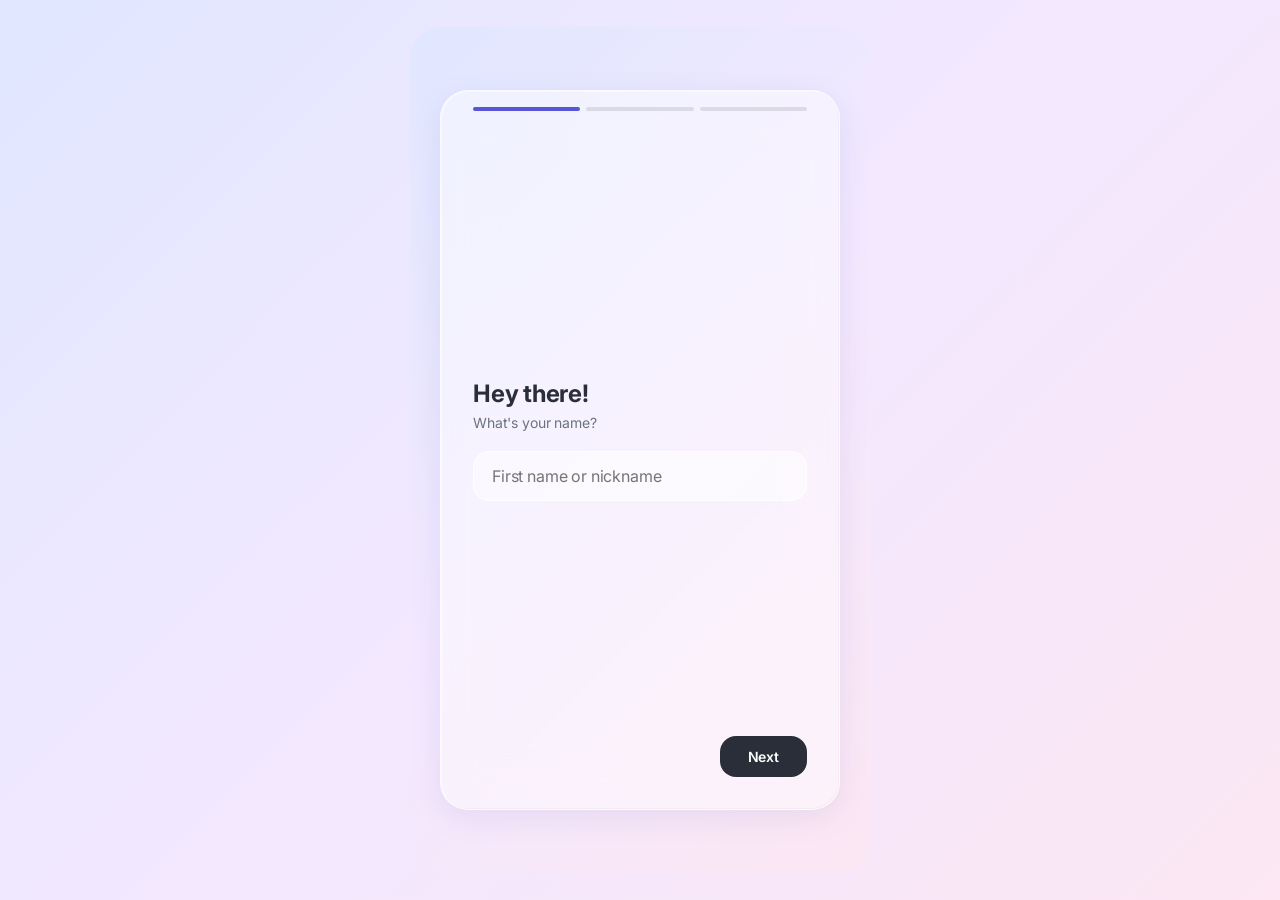
==== index.html @ 278cae36 "Add files via upload" ====
<!DOCTYPE html>
<html lang="en">
<head>
    <meta charset="UTF-8">
    <meta name="viewport" content="width=device-width, initial-scale=1.0, maximum-scale=1.0, user-scalable=no">
    <link rel="stylesheet" href="https://fonts.googleapis.com/css2?family=Material+Symbols+Rounded:opsz,wght,FILL,GRAD@24,400,0,0" />
    <link rel="preconnect" href="https://fonts.googleapis.com">
    <link rel="preconnect" href="https://fonts.gstatic.com" crossorigin>
    <link href="https://fonts.googleapis.com/css2?family=Inter:wght@400;500;600&family=Outfit:wght@500;600;700&display=swap" rel="stylesheet">
    <link rel="stylesheet" href="styles.css">
    <title>סלח</title>
</head>
<body>

<div class="app-shell">

    <div class="onboarding-overlay" id="onboardingWizard">
        <div class="onboarding-card">
            <div class="onboarding-card-header">
                <div class="ob-step-dot active"></div>
                <div class="ob-step-dot"></div>
                <div class="ob-step-dot"></div>
            </div>
            <div id="onboardingScreenBody"></div>
            <div class="ob-card">
                <button id="obBackBtn">Back</button>
                <button id="obNextBtn">Next</button>
            </div>
        </div>
    </div>
    
    <div class="floating-header">
        <div class="header-side-action">
            <button class="back-btn" id="backBtn" style="display: none;" aria-label="Back">
                <span class="material-symbols-rounded">arrow_back_ios_new</span>
            </button>
        </div>
        <h1 id="mainAppHeaderTitle">Selah</h1>
        <div class="header-side-action">
            <button class="delete-btn" id="deleteBtn" style="display: none;" aria-label="Delete">
                <span class="material-symbols-rounded">delete</span>
            </button>
        </div>
    </div>
    
    <div class="view-portal">
        
        <div class="view-home active" id="viewHome">
            <div class="gateway-screen" id="gatewayScreen">
                <h2 class="gateway-title">How do you want to process?</h2>
                <div class="gateway-options">
                    <button class="mode-card-option" id="chooseChatBtn">
                        <span class="material-symbols-rounded">3p</span>
                        <div>
                            <h4>Talk It Out</h4>
                            <p>Talk to a friend and process together.</p>
                        </div>
                    </button>
                    <button class="mode-card-option" id="chooseSoloBtn">
                        <span class="material-symbols-rounded">edit_document</span>
                        <div>
                            <h4>Just Write</h4>
                            <p>A quiet, private space to just write.</p>
                        </div>
                    </button>
                </div>
            </div>

            <div class="timeline-feed" id="timelineFeed" style="display: none;"></div>
        </div>

        <div class="view-chat" id="viewChat">
            <div class="message-area" id="messageArea"></div>
            <textarea id="soloJournalBox" placeholder="Dump your thoughts here..."></textarea>
            
            <div class="floating-bottom-wrapper">
                <div id="bannerContainer"></div>
                <div class="input-area" id="inputAreaPanel">
                    <input type="text" id="userInput" placeholder="Dump your thoughts..." autocomplete="off">
                    <button id="sendBtn" aria-label="Send">
                        <span class="material-symbols-rounded">arrow_upward_alt</span>
                    </button>
                </div>
            </div>
        </div>

    </div>

    <button class="fab" id="fabBtn" aria-label="Toggle View">
        <span class="material-symbols-rounded">auto_stories</span>
    </button>

</div>

<script src="script.js"></script>
</body>
</html>
---- styles.css ----
:root {
    /* Keeping your exact original color values */
    --bg-gradient: linear-gradient(135deg, #e0e7ff 0%, #f3e8ff 50%, #fce7f3 100%);
    --glass-bg: rgba(255, 255, 255, 0.45);
    --glass-border: rgba(255, 255, 255, 0.6);
    --glass-shine: inset 1px 1px 0px rgba(255, 255, 255, 0.5), inset -1px -1px 0px rgba(0, 0, 0, 0.03);
    --glass-shadow: 0 8px 32px 0 rgba(31, 38, 135, 0.08);
    
    --text-dark: #2A2E39;
    --text-muted: #6C727F;
    --accent-blue: #6C727F;
    --accent-purple: #5856d6;
    
    --friend-bubble: rgba(255, 255, 255, 0.8);
    --user-bubble: #6c727f;
}

* {
    box-sizing: border-box;
    margin: 0;
    padding: 0;
    font-family: -apple-system, BlinkMacSystemFont, "SF Pro Text", "SF Pro Display", sans-serif;
    -webkit-tap-highlight-color: transparent;
}

* {
    font-family: 'Inter', sans-serif;
    letter-spacing: -0.01em;
}
.card-title, .gateway-title, #mainAppHeaderTitle, h4 {
    font-family: 'Outfit', sans-serif;
    font-weight: 600;
    letter-spacing: -0.02em;
    user-select: none;
}

body {
    background: var(--bg-gradient);
    background-attachment: fixed;
    color: var(--text-dark);
    display: flex;
    justify-content: center;
    align-items: center;
    height: 100vh;
    overflow: hidden;
}

.app-shell {
    width: 100%;
    max-width: 460px;
    height: 94vh;
    margin: auto;
    position: relative;
    display: flex;
    flex-direction: column;
    overflow: hidden;
    border-radius: 32px;
    background: transparent;
}

/* 1. FIXED HEIGHT HUB NAVIGATION HEADER (Z-INDEX: 100) */
.floating-header {
    display: flex;
    justify-content: space-between;
    align-items: center;
    position: absolute;
    top: 16px;
    left: 16px;
    right: 16px;
    height: 54px;
    z-index: 100;
}

.header-side-action {
    width: 44px;
    height: 44px;
    display: flex;
    align-items: center;
    justify-content: center;
}

.floating-header h1 {
    font-size: 16px;
    font-weight: 700;
    letter-spacing: -0.3px;
    /* background: var(--glass-bg);
    backdrop-filter: blur(20px);
    -webkit-backdrop-filter: blur(20px);
    border: 1px solid var(--glass-border);
    box-shadow: var(--glass-shine), var(--glass-shadow); */
    border-radius: 20px;
    padding: 12px 20px;
    margin: 0;
    text-align: center;
    max-width: 65%;
    white-space: nowrap;
    overflow: hidden;
    text-overflow: ellipsis;
    flex: 1;
}

.back-btn, .delete-btn {
    color: var(--text-dark);
    cursor: pointer;
    background: var(--glass-bg);
    backdrop-filter: blur(20px);
    -webkit-backdrop-filter: blur(20px);
    border: 1px solid var(--glass-border);
    box-shadow: var(--glass-shine), var(--glass-shadow);
    border-radius: 50%;
    width: 44px;
    height: 44px;
    display: flex;
    justify-content: center;
    align-items: center;
    transition: transform 0.2s cubic-bezier(0.16, 1, 0.3, 1);
}
.back-btn span { font-size: 16px; margin-left: 4px; }
.delete-btn span { font-size: 18px; }
.back-btn:active, .delete-btn:active { transform: scale(0.9); }

/* 2. THE MAIN VIEWPORT FRAME LAYER MANAGER */
.view-portal {
    flex: 1;
    width: 100%;
    height: 100%;
    position: relative;
    overflow: hidden;
}

/* ISOLATING HOME SCREEN FROM CHAT LAYOUT CLASHES */
.view-home, .view-chat {
    position: absolute;
    top: 0;
    left: 0;
    width: 100%;
    height: 100%;
    display: flex;
    flex-direction: column;
    opacity: 0;
    pointer-events: none;
    visibility: hidden;
    transition: opacity 0.35s cubic-bezier(0.16, 1, 0.3, 1), visibility 0.35s;
}

/* Explicit layout assignment rules toggle state mechanics */
.view-home.active,
.view-chat.active {
    opacity: 1;
    pointer-events: auto;
    visibility: visible;
    animation: viewFadeIn 0.25s cubic-bezier(0.16, 1, 0.3, 1) forwards;
}

@keyframes viewFadeIn {
    from { opacity: 0; transform: scale(0.98); }
    to { opacity: 1; transform: scale(1);}
}

/* SCROLL TRACK BOUNDS FOR DASHBOARD CONTENT */
.view-home {
    padding: 86px 16px 32px 16px;
    overflow-y: auto;
}

/* LANDING GATE CHOICES STYLING */
.gateway-screen {
    display: flex;
    flex-direction: column;
    align-items: center;
    justify-content: center;
    flex: 1;
    width: 100%;
    margin: auto 0;
    animation: fadeIn 0.4s ease-out;
}

.gateway-title {
    font-size: 22px;
    font-weight: 700;
    color: var(--text-dark);
    letter-spacing: -0.5px;
    margin-bottom: 28px;
    text-align: center;
}

.gateway-options {
    display: flex;
    flex-direction: column;
    gap: 14px;
    width: 100%;
    max-width: 340px;
}

.mode-card-option {
    background: var(--glass-bg);
    backdrop-filter: blur(16px);
    -webkit-backdrop-filter: blur(16px);
    border: 1px solid var(--glass-border);
    box-shadow: var(--glass-shine), var(--glass-shadow);
    border-radius: 24px;
    padding: 18px;
    display: flex;
    align-items: center;
    gap: 14px;
    text-align: left;
    cursor: pointer;
    transition: transform 0.3s cubic-bezier(0.16, 1, 0.3, 1), background-color 0.2s;
}
.mode-card-option:hover { transform: translateY(-2px); background: rgba(255, 255, 255, 0.55); }
.mode-card-option:active { transform: scale(0.98); }

.mode-card-option span {
    font-size: 28px;
    color: var(--accent-purple);
    background: rgba(88, 86, 214, 0.1);
    padding: 10px;
    border-radius: 14px;
}
.mode-card-option h4 { font-size: 16px; font-weight: 600; color: var(--text-dark); }
.mode-card-option p { font-size: 13px; color: var(--text-muted); margin-top: 2px; line-height: 1.3; }

/* BENTO TIMELINE GRID STRUCTURES */
.timeline-feed {
    display: grid;
    grid-template-columns: repeat(2, 1fr);
    gap: 12px;
    padding-bottom: 100px;
    width: 100%;
}

.journal-card {
    background: var(--glass-bg);
    backdrop-filter: blur(16px);
    -webkit-backdrop-filter: blur(16px);
    border: 1px solid var(--glass-border);
    box-shadow: var(--glass-shine), var(--glass-shadow);
    border-radius: 22px;
    padding: 14px;
    cursor: pointer;
    user-select: none;
    display: flex;
    flex-direction: column;
    justify-content: space-between;
    min-height: 130px;
    grid-column: span 1;
    transition: transform 0.4s cubic-bezier(0.16, 1, 0.3, 1), box-shadow 0.3s, background-color 0.3s;
}
.journal-card.hero-card { grid-column: span 2; min-height: 165px; padding: 18px; }
.journal-card:hover { transform: translateY(-2px); }
.journal-card:active { transform: scale(0.98); background: rgba(255, 255, 255, 0.5); }

/* Base state for cards inside the feed when it becomes active */
.timeline-feed .journal-card {
    opacity: 0;
    transform: translateY(16px) scale(0.98);
    animation: bentoEntrance 0.6s cubic-bezier(0.25, 1, 0.2, 1) forwards;
}

/* Sequential stagger delays for up to 6 bento cards */
.timeline-feed .journal-card:nth-child(1) { animation-delay: 0.04s; }
.timeline-feed .journal-card:nth-child(2) { animation-delay: 0.10s; }
.timeline-feed .journal-card:nth-child(3) { animation-delay: 0.16s; }
.timeline-feed .journal-card:nth-child(4) { animation-delay: 0.22s; }
.timeline-feed .journal-card:nth-child(5) { animation-delay: 0.28s; }
.timeline-feed .journal-card:nth-child(6) { animation-delay: 0.34s; }
.timeline-feed .journal-card:nth-child(7) { animation-delay: 0.40s; }
.timeline-feed .journal-card:nth-child(8) { animation-delay: 0.46s; }

@keyframes bentoEntrance {
    to {
        opacity: 1;
        transform: translateY(0) scale(1);
    }
}

.card-meta { display: flex; justify-content: space-between; align-items: center; margin-bottom: 8px; width: 100%; }
.card-date { font-size: 10px; font-weight: 600; text-transform: uppercase; color: var(--text-muted); letter-spacing: 0.3px; }
.card-badge { background: rgba(88, 86, 214, 0.1); color: var(--accent-purple); padding: 4px 8px; border-radius: 12px; display: flex; align-items: center; }
.card-badge.badge-chat { background: rgba(0, 122, 255, 0.1); color: var(--accent-blue); }
.card-badge span { font-size: 14px; }
.card-title { font-weight: 600; color: var(--text-dark); line-height: 1.3; }
.card-preview { font-size: 13px; color: var(--text-muted); line-height: 1.4; display: -webkit-box; -webkit-box-orient: vertical; overflow: hidden; }

/* 3. SCROLL SPACING SAFE-ZONES INSIDE ACTIVE EDIT VIEWS */
.message-area {
    flex: 1;
    width: 100%;
    padding: 86px 16px 145px 16px; /* Dynamic padding completely isolates top and bottom overlays */
    overflow-y: auto;
    display: flex;
    flex-direction: column;
    gap: 12px;
}

#soloJournalBox {
    flex: 1;
    width: calc(100% - 32px);
    margin: 86px 16px 145px 16px; /* Strictly keeps composition window within safe typing parameters */
    padding: 10px 0;
    font-size: 16px;
    line-height: 1.6;
    border: none;
    resize: none;
    outline: none;
    background: transparent;
    color: var(--text-dark);
    overflow-y: auto;
}

/* 4. LOWER CONTROL INTERFACE MODULE OVERLAY (Z-INDEX: 80) */
.floating-bottom-wrapper {
    position: absolute;
    bottom: 0;
    left: 0;
    right: 0;
    padding: 16px 16px 24px 16px;
    z-index: 80;
    display: flex;
    flex-direction: column;
    gap: 10px;
    pointer-events: none; /* Let empty transparent tracking space click through safely */
}
.floating-bottom-wrapper * { pointer-events: auto; } /* Reactivate clicks on internal input boxes */

.input-area {
    background: var(--glass-bg);
    backdrop-filter: blur(20px);
    -webkit-backdrop-filter: blur(20px);
    border: 1px solid var(--glass-border);
    box-shadow: var(--glass-shine), var(--glass-shadow);
    border-radius: 24px;
    padding: 6px 6px 6px 16px;
    display: flex;
    gap: 8px;
    align-items: center;
    width: 100%;
}
.input-area input { flex: 1; background: transparent; border: none; padding: 8px 0; font-size: 15px; outline: none; color: var(--text-dark); }
.input-area button { background: var(--text-dark); color: white; border: none; width: 36px; height: 36px; border-radius: 50%; cursor: pointer; display: flex; justify-content: center; align-items: center; transition: transform 0.2s; }
.input-area button span { font-size: 18px; }
.input-area button:active { transform: scale(0.9); }

/* SYSTEM FAB VIEW TOGGLE SWITCH (Z-INDEX: 90) */
.fab {
    position: absolute;
    bottom: 24px;
    right: 24px;
    width: 56px;
    height: 56px;
    background: var(--text-dark);
    color: white;
    border: none;
    border-radius: 50%;
    display: flex;
    justify-content: center;
    align-items: center;
    cursor: pointer;
    z-index: 90;
    box-shadow: 0 8px 24px rgba(0,0,0,0.15);
    transition: transform 0.3s cubic-bezier(0.175, 0.885, 0.32, 1.275);
}
.fab span { font-size: 24px; }
.fab:active { transform: scale(0.9); }

/* CHAT TALK TEXT BUBBLES */
.bubble { max-width: 78%; padding: 12px 16px; font-size: 15px; line-height: 1.45; word-wrap: break-word; box-shadow: var(--glass-shadow); animation: sendBubble 0.28s cubic-bezier(0.25, 1, 0.5, 1) forwards; }
.bubble.friend { background: var(--friend-bubble); backdrop-filter: blur(8px); -webkit-backdrop-filter: blur(8px); color: var(--text-dark); align-self: flex-start; border-radius: 20px 20px 20px 6px; border: 1px solid var(--glass-border); transform-origin: bottom left; }
.bubble.user { background: var(--user-bubble); color: white; align-self: flex-end; border-radius: 20px 20px 6px 20px; border: 1px solid rgba(255, 255, 255, 0.15); transform-origin: bottom right; }

/* THE RECENT UPGRADE BANNER COMPONENT FLOATS */
.upgrade-banner { background: rgba(255, 255, 255, 0.75); backdrop-filter: blur(20px); -webkit-backdrop-filter: blur(20px); border: 1px solid var(--glass-border); box-shadow: var(--glass-shadow); padding: 12px 16px; border-radius: 20px; display: flex; justify-content: space-between; align-items: center; }
.upgrade-text h5 { font-size: 13px; font-weight: 600; color: var(--text-dark); }
.upgrade-text p { font-size: 11px; color: var(--text-muted); margin-top: 1px; }
.upgrade-action-btn { background: var(--text-dark); color: white; border: none; padding: 6px 12px; border-radius: 12px; font-size: 11px; font-weight: 600; cursor: pointer; }
.banner-close-btn { background: transparent; border: none; color: var(--text-muted); cursor: pointer; padding: 4px; display: flex; align-items: center; }
.banner-close-btn span { font-size: 14px; }
.summon-banner-btn { align-self: center; background: var(--glass-bg); backdrop-filter: blur(12px); -webkit-backdrop-filter: blur(12px); border: 1px solid var(--glass-border); box-shadow: var(--glass-shine), var(--glass-shadow); color: var(--text-dark); font-size: 11px; font-weight: 600; padding: 6px 14px; border-radius: 14px; cursor: pointer; margin: 0 auto; }

/* REUSABLE UTILITIES */
.typing-indicator { display: flex; gap: 4px; padding: 12px 16px; background: var(--friend-bubble); border-radius: 20px 20px 20px 6px; align-self: flex-start; border: 1px solid var(--glass-border); }
.dot { width: 6px; height: 6px; background: #a1a1aa; border-radius: 50%; animation: pulse 1.4s infinite ease-in-out both; }
.empty-state { grid-column: span 2; color: var(--text-muted); text-align: center; margin: auto; padding: 40px 20px; font-size: 14px; line-height: 1.5; }

/* THE FLUID MORPH TRANSLATOR ELEMENT */
.morphing-element {
    position: fixed !important;
    z-index: 9999 !important;
    pointer-events: none;
    box-sizing: border-box;
    
    /* Hardware acceleration optimization */
    transform: translate3d(0,0,0);
    backface-visibility: hidden;
    will-change: top, left, width, height, border-radius, background-color, backdrop-filter;
    
    /* Custom Apple Spring Curve: Ultra-fast start, deep luxury deceleration glide */
    transition: 
        top 0.55s cubic-bezier(0.25, 1, 0.2, 1),
        left 0.55s cubic-bezier(0.25, 1, 0.2, 1),
        width 0.55s cubic-bezier(0.25, 1, 0.2, 1),
        height 0.55s cubic-bezier(0.25, 1, 0.2, 1),
        border-radius 0.55s cubic-bezier(0.25, 1, 0.2, 1),
        background-color 0.55s cubic-bezier(0.25, 1, 0.2, 1),
        backdrop-filter 0.55s cubic-bezier(0.25, 1, 0.2, 1),
        opacity 4s ease-in-out;
}

/* ONBOARDING FLOW CAPTURE WRAPPERS */
.onboarding-overlay { position: absolute; top: 0; left: 0; width: 100%; height: 100%; background: var(--bg-gradient); z-index: 500; display: flex; align-items: center; justify-content: center; }
.onboarding-card { background: var(--glass-bg); backdrop-filter: blur(24px); -webkit-backdrop-filter: blur(24px); border: 1px solid var(--glass-border); box-shadow: var(--glass-shine), var(--glass-shadow); border-radius: 28px; padding: 32px; width: 100%; max-width: 400px; margin: 16px; height: 80vh; display: flex; flex-direction: column; justify-content: space-between; position: relative; }
.onboarding-card-header { display: flex; gap: 6px; width: 100%; position: absolute; top: 16px; left: 0; padding: 0 32px; box-sizing: border-box; }
.ob-step-dot { flex: 1; height: 4px; background: rgba(0,0,0,0.1); border-radius: 2px; transition: background 0.3s; }
.ob-step-dot.active { background: var(--accent-purple); }
#onboardingScreenBody { margin-top: 20px; flex: 1; display: flex; flex-direction: column; justify-content: center; overflow-y: hidden; }
.ob-card { display: flex; justify-content: space-between; align-items: center; width: 100%; }
#obBackBtn { background: transparent; border: none; color: var(--text-muted); font-size: 14px; font-weight: 600; cursor: pointer; visibility: hidden; }
#obNextBtn { background: var(--text-dark); color: white; border: none; padding: 12px 28px; border-radius: 16px; font-size: 14px; font-weight: 600; cursor: pointer; }

@keyframes sendBubble { 0% { opacity: 0; transform: translateY(12px) scale(0.95); } 100% { opacity: 1; transform: translateY(0) scale(1); } }
@keyframes fadeIn { from { opacity: 0; transform: translateY(8px); } to { opacity: 1; transform: translateY(0); } }
@keyframes pulse { 0%, 80%, 100% { transform: scale(0); } 40% { transform: scale(1.0); } }
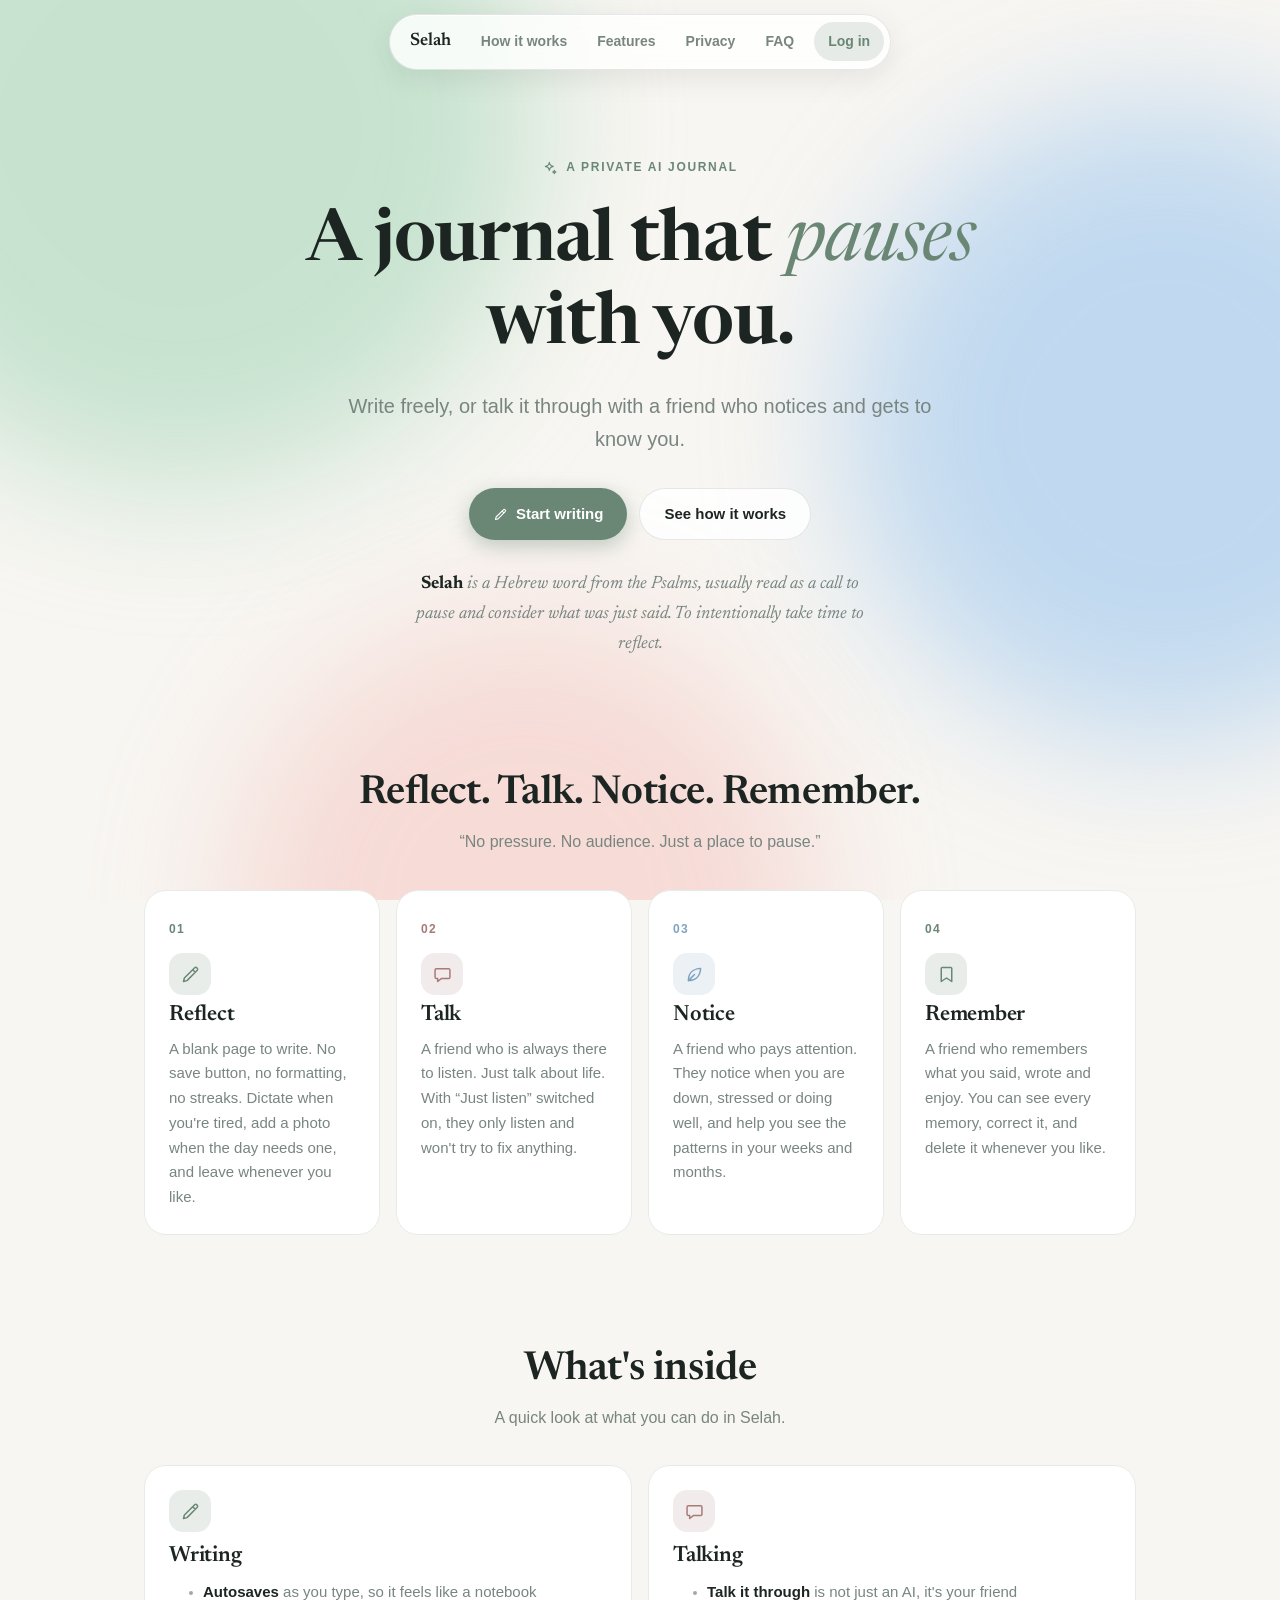
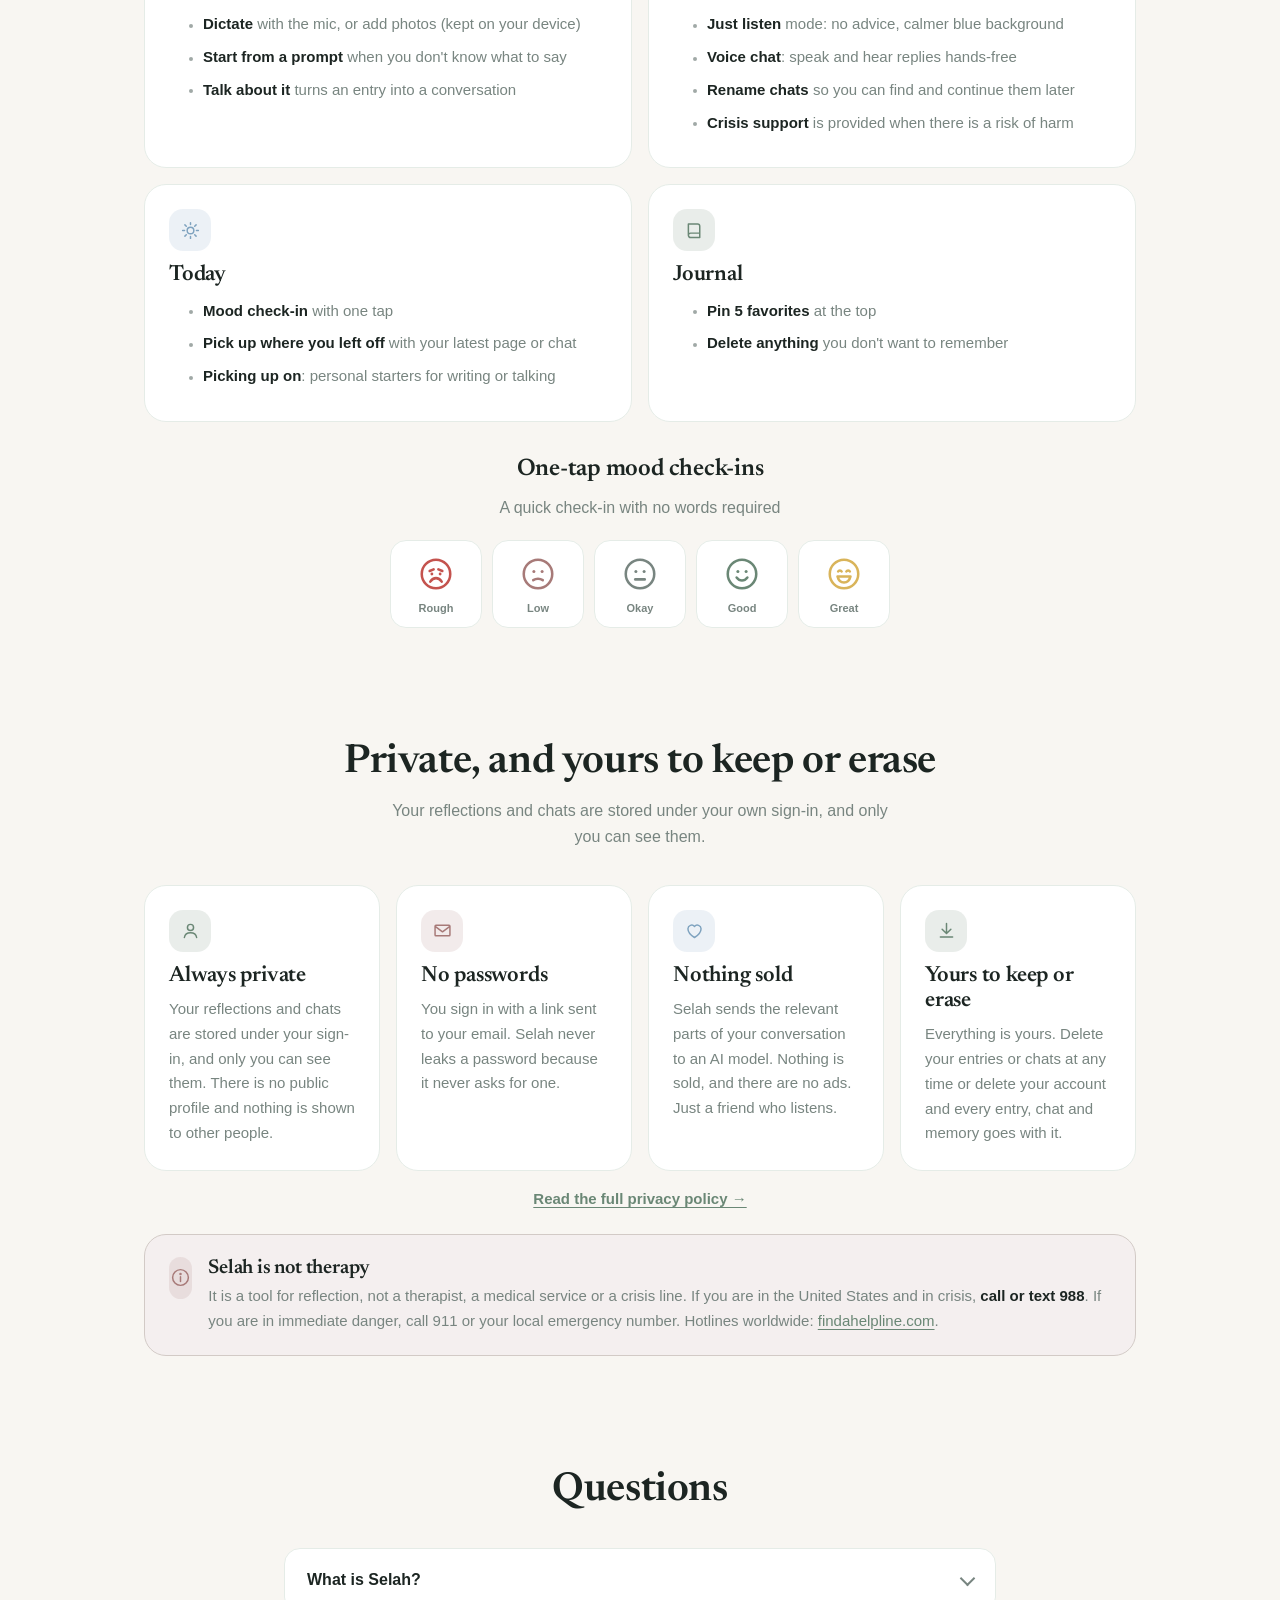
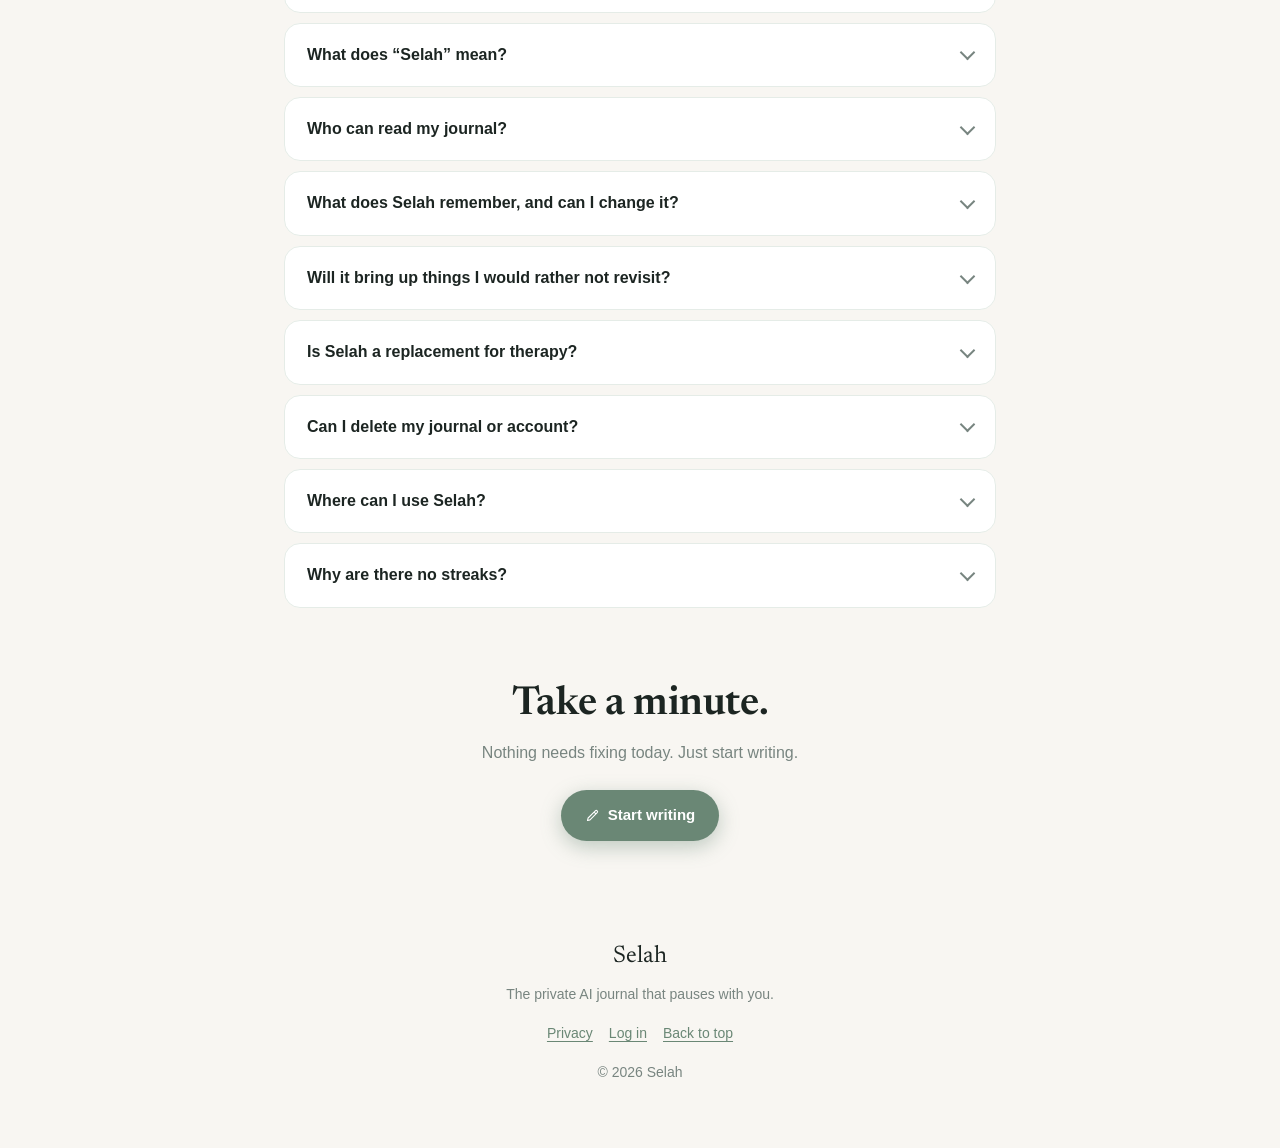
==== commit 19946f88: "Add files via upload" ====
--- a/index.html
+++ b/index.html
@@ -1,97 +1,286 @@
-<!DOCTYPE html>
-<html lang="en">
-<head>
-    <meta charset="UTF-8">
-    <meta name="viewport" content="width=device-width, initial-scale=1.0, maximum-scale=1.0, user-scalable=no">
-    <link rel="stylesheet" href="https://fonts.googleapis.com/css2?family=Material+Symbols+Rounded:opsz,wght,FILL,GRAD@24,400,0,0" />
-    <link rel="preconnect" href="https://fonts.googleapis.com">
-    <link rel="preconnect" href="https://fonts.gstatic.com" crossorigin>
-    <link href="https://fonts.googleapis.com/css2?family=Inter:wght@400;500;600&family=Outfit:wght@500;600;700&display=swap" rel="stylesheet">
-    <link rel="stylesheet" href="styles.css">
-    <title>סלח</title>
-</head>
-<body>
-
-<div class="app-shell">
-
-    <div class="onboarding-overlay" id="onboardingWizard">
-        <div class="onboarding-card">
-            <div class="onboarding-card-header">
-                <div class="ob-step-dot active"></div>
-                <div class="ob-step-dot"></div>
-                <div class="ob-step-dot"></div>
-            </div>
-            <div id="onboardingScreenBody"></div>
-            <div class="ob-card">
-                <button id="obBackBtn">Back</button>
-                <button id="obNextBtn">Next</button>
-            </div>
-        </div>
-    </div>
-    
-    <div class="floating-header">
-        <div class="header-side-action">
-            <button class="back-btn" id="backBtn" style="display: none;" aria-label="Back">
-                <span class="material-symbols-rounded">arrow_back_ios_new</span>
-            </button>
-        </div>
-        <h1 id="mainAppHeaderTitle">Selah</h1>
-        <div class="header-side-action">
-            <button class="delete-btn" id="deleteBtn" style="display: none;" aria-label="Delete">
-                <span class="material-symbols-rounded">delete</span>
-            </button>
-        </div>
-    </div>
-    
-    <div class="view-portal">
-        
-        <div class="view-home active" id="viewHome">
-            <div class="gateway-screen" id="gatewayScreen">
-                <h2 class="gateway-title">How do you want to process?</h2>
-                <div class="gateway-options">
-                    <button class="mode-card-option" id="chooseChatBtn">
-                        <span class="material-symbols-rounded">3p</span>
-                        <div>
-                            <h4>Talk It Out</h4>
-                            <p>Talk to a friend and process together.</p>
-                        </div>
-                    </button>
-                    <button class="mode-card-option" id="chooseSoloBtn">
-                        <span class="material-symbols-rounded">edit_document</span>
-                        <div>
-                            <h4>Just Write</h4>
-                            <p>A quiet, private space to just write.</p>
-                        </div>
-                    </button>
-                </div>
-            </div>
-
-            <div class="timeline-feed" id="timelineFeed" style="display: none;"></div>
-        </div>
-
-        <div class="view-chat" id="viewChat">
-            <div class="message-area" id="messageArea"></div>
-            <textarea id="soloJournalBox" placeholder="Dump your thoughts here..."></textarea>
-            
-            <div class="floating-bottom-wrapper">
-                <div id="bannerContainer"></div>
-                <div class="input-area" id="inputAreaPanel">
-                    <input type="text" id="userInput" placeholder="Dump your thoughts..." autocomplete="off">
-                    <button id="sendBtn" aria-label="Send">
-                        <span class="material-symbols-rounded">arrow_upward_alt</span>
-                    </button>
-                </div>
-            </div>
-        </div>
-
-    </div>
-
-    <button class="fab" id="fabBtn" aria-label="Toggle View">
-        <span class="material-symbols-rounded">auto_stories</span>
-    </button>
-
-</div>
-
-<script src="script.js"></script>
-</body>
-</html>+<!DOCTYPE html>
+<html lang="en">
+<head>
+<meta charset="utf-8">
+<meta name="viewport" content="width=device-width, initial-scale=1">
+<title>Selah | A journal that pauses with you</title>
+<meta name="description" content="Write freely, or talk it through with a friend who notices and gets to know you. Your pages stay yours.">
+<meta name="robots" content="index,follow,max-image-preview:large">
+<meta name="theme-color" content="#F8F6F2" media="(prefers-color-scheme: light)">
+<meta name="theme-color" content="#121614" media="(prefers-color-scheme: dark)">
+<meta property="og:type" content="website"><meta property="og:site_name" content="Selah">
+<meta property="og:title" content="Selah | A journal that pauses with you"><meta property="og:description" content="Write freely, or talk it through with a friend who notices and gets to know you. Your pages stay yours.">
+<meta name="twitter:card" content="summary"><meta name="twitter:title" content="Selah | A journal that pauses with you"><meta name="twitter:description" content="Write freely, or talk it through with a friend who notices and gets to know you. Your pages stay yours.">
+<link rel="icon" href="data:image/svg+xml,%3Csvg xmlns='http://www.w3.org/2000/svg' viewBox='0 0 64 64'%3E%3Crect width='64' height='64' rx='16' fill='%23678069'/%3E%3Cpath d='M44 18C26 19 17 30 17 46c16 0 26-10 27-28zM17 46l14-14' fill='none' stroke='%23D9B45A' stroke-width='3.5' stroke-linecap='round' stroke-linejoin='round'/%3E%3C/svg%3E">
+<link rel="preconnect" href="https://fonts.googleapis.com">
+<link rel="preconnect" href="https://fonts.gstatic.com" crossorigin>
+<link href="https://fonts.googleapis.com/css2?family=Newsreader:ital,wght@0,600;1,400&display=swap" rel="stylesheet">
+<link rel="canonical" href="https://chatselah.netlify.app/">
+<meta property="og:url" content="https://chatselah.netlify.app/">
+<script type="application/ld+json">[{"@context": "https://schema.org", "@type": "WebSite", "name": "Selah", "description": "Write freely, or talk it through with a friend who notices and gets to know you. Your pages stay yours.", "inLanguage": "en"}, {"@context": "https://schema.org", "@type": "SoftwareApplication", "name": "Selah", "alternateName": "סלה", "applicationCategory": "LifestyleApplication", "operatingSystem": "Web, iOS, Android", "description": "Write freely, or talk it through with a friend who notices and gets to know you. Your pages stay yours."}, {"@context": "https://schema.org", "@type": "FAQPage", "mainEntity": [{"@type": "Question", "name": "What is Selah?", "acceptedAnswer": {"@type": "Answer", "text": "Selah is a private journaling app with an AI friend. You can write reflections, talk things through, and over time it learns how you think and speak so it can be a good friend."}}, {"@type": "Question", "name": "What does “Selah” mean?", "acceptedAnswer": {"@type": "Answer", "text": "It is a Hebrew word found in the Psalms and in Habakkuk, usually read as a call to pause and consider what was just said. To intentionally take time to reflect."}}, {"@type": "Question", "name": "Who can read my journal?", "acceptedAnswer": {"@type": "Answer", "text": "Only you. Your reflections and chats are stored under your signed-in account. The full privacy policy explains how your information is handled."}}, {"@type": "Question", "name": "What does Selah remember, and can I change it?", "acceptedAnswer": {"@type": "Answer", "text": "Selah keeps short memories about you and private notes on your personality and writing style. All of it is visible in Settings, where you can correct or delete it. Deleted memories are not learned again."}}, {"@type": "Question", "name": "Will it bring up things I would rather not revisit?", "acceptedAnswer": {"@type": "Answer", "text": "Not on its own. Prompts, “pick up where you left off” and Feed cards are filtered so heavy topics like grief, illness or crisis are not resurfaced unprompted. In a chat, you decide what to talk about."}}, {"@type": "Question", "name": "Is Selah a replacement for therapy?", "acceptedAnswer": {"@type": "Answer", "text": "No. Selah is a tool for reflection, not a therapist, a medical service or a crisis line. If you are in the United States and in crisis, call or text 988. If you are in immediate danger, call 911 or your local emergency number."}}, {"@type": "Question", "name": "Can I delete my journal or account?", "acceptedAnswer": {"@type": "Answer", "text": "Yes. In Settings you can see and delete anything Selah remembers about you, export everything you have written, or delete your account, which erases your entries, chats and all profile-related data."}}, {"@type": "Question", "name": "Where can I use Selah?", "acceptedAnswer": {"@type": "Answer", "text": "Selah works in your web browser. Soon it will be available as a mobile app for iPhone and Android, with your reflections and chats in sync across all devices."}}, {"@type": "Question", "name": "Why are there no streaks?", "acceptedAnswer": {"@type": "Answer", "text": "By design. Selah is meant to be a place to pause, not another thing to keep up with."}}]}]</script>
+<style>
+/* Tokens mirror theme.js (LIGHT / DARK) so this page looks like the app. */
+:root{
+  --bg:#F8F6F2; --surface:#FFFFFF; --text:#1C2522; --muted:#788580;
+  --sage:#6A8775; --rose:#A77A78; --sky:#7FA3BF; --border:#E5ECE7; --danger:#C4534E;
+  --glass:rgba(255,255,255,.82); --glass-border:rgba(28,37,34,.10); --glass-hi:rgba(255,255,255,.9);
+  --wash-sage:#9FD3B4; --wash-sky:#9CC6EE; --wash-rose:#F4B6B1;
+  --a-sage:.55; --a-sky:.6; --a-rose:.42;
+  --r-sm:10px; --r-md:16px; --r-lg:22px;
+  --serif:'Newsreader',"Iowan Old Style","Palatino Linotype",Palatino,Georgia,serif;
+  --sans:-apple-system,BlinkMacSystemFont,"Segoe UI",Roboto,Helvetica,Arial,sans-serif;
+  color-scheme:light dark;
+}
+@media (prefers-color-scheme:dark){
+  :root{
+    --bg:#121614; --surface:#1D2421; --text:#EEF2EF; --muted:#95A39C;
+    --sage:#7FA28C; --rose:#C58F8C; --sky:#7FA7C9; --border:#2C3532; --danger:#E0726C;
+    --glass:rgba(29,36,33,.84); --glass-border:rgba(255,255,255,.16); --glass-hi:rgba(255,255,255,.35);
+    --wash-sage:#3E8F66; --wash-sky:#3E78B8; --wash-rose:#B8605B;
+    --a-sage:.28; --a-sky:.34; --a-rose:.2;
+  }
+}
+*{box-sizing:border-box}
+html{scroll-behavior:smooth;scroll-padding-top:84px}
+body{margin:0;background:var(--bg);color:var(--text);font:16px/1.65 var(--sans);-webkit-font-smoothing:antialiased;overflow-x:hidden}
+h1,h2,h3{font-family:var(--serif);font-weight:600;line-height:1.15;margin:0;letter-spacing:-.01em}
+p{margin:0}
+a{color:var(--sage);text-underline-offset:3px}
+code{font:.86em ui-monospace,SFMono-Regular,Menlo,Consolas,monospace;background:color-mix(in srgb,var(--sage) 14%,transparent);padding:.12em .4em;border-radius:6px}
+.wrap{max-width:1040px;margin:0 auto;padding:0 24px}
+svg.i{width:1em;height:1em;fill:none;stroke:currentColor;stroke-width:1.7;stroke-linecap:round;stroke-linejoin:round;flex:none}
+
+/* Animated background: three soft washes that drift slowly, like the app. */
+.bg{position:fixed;inset:0;z-index:-1;overflow:hidden;background:var(--bg)}
+.bg i{position:absolute;border-radius:50%;filter:blur(70px);will-change:transform}
+.bg .a{width:56vmax;height:56vmax;left:-14vmax;top:-18vmax;background:var(--wash-sage);opacity:var(--a-sage);animation:d1 38s ease-in-out infinite alternate}
+.bg .b{width:50vmax;height:50vmax;right:-16vmax;top:8vmax;background:var(--wash-sky);opacity:var(--a-sky);animation:d2 44s ease-in-out infinite alternate}
+.bg .c{width:46vmax;height:46vmax;left:18vmax;bottom:-24vmax;background:var(--wash-rose);opacity:var(--a-rose);animation:d3 50s ease-in-out infinite alternate}
+@keyframes d1{to{transform:translate(9vmax,7vmax) rotate(40deg)}}
+@keyframes d2{to{transform:translate(-8vmax,10vmax) rotate(-30deg)}}
+@keyframes d3{to{transform:translate(-10vmax,-6vmax) rotate(25deg)}}
+@media (prefers-reduced-motion:reduce){.bg i{animation:none}html{scroll-behavior:auto}}
+
+/* Floating glass pill nav */
+nav.pill{position:sticky;top:14px;z-index:10;display:flex;justify-content:center;pointer-events:none;margin-top:14px}
+nav.pill .in{pointer-events:auto;display:flex;gap:2px;align-items:center;padding:6px;border-radius:999px;background:var(--glass);border:1px solid var(--glass-border);box-shadow:inset 0 1px 0 var(--glass-hi),0 8px 30px rgba(0,0,0,.08);backdrop-filter:blur(18px) saturate(1.3);-webkit-backdrop-filter:blur(18px) saturate(1.3);max-width:calc(100vw - 20px);overflow-x:auto;scrollbar-width:none}
+nav.pill .in::-webkit-scrollbar{display:none}
+nav.pill a{color:var(--muted);text-decoration:none;font-size:14px;font-weight:600;padding:8px 14px;border-radius:999px;white-space:nowrap;transition:background .2s,color .2s}
+nav.pill a:hover{color:var(--text);background:color-mix(in srgb,var(--sage) 14%,transparent)}
+nav.pill a.logo{font-family:var(--serif);font-size:18px;color:var(--text);padding:6px 14px}
+
+/* Hero */
+.hero{padding:88px 0 56px;text-align:center}
+.eyebrow{display:inline-flex;align-items:center;gap:8px;font-size:12px;font-weight:800;letter-spacing:.14em;text-transform:uppercase;color:var(--sage)}
+.hero h1{font-size:clamp(40px,7vw,72px);margin:18px auto 0;max-width:15ch}
+.hero h1 em{font-style:italic;font-weight:400;color:var(--sage)}
+.hero p.lead{font-size:clamp(17px,2.2vw,20px);color:var(--muted);max-width:56ch;margin:22px auto 0}
+.cta{display:flex;gap:12px;justify-content:center;flex-wrap:wrap;margin-top:32px}
+.btn{display:inline-flex;align-items:center;gap:8px;padding:13px 24px;border-radius:999px;font-weight:700;font-size:15px;text-decoration:none;transition:transform .15s,box-shadow .2s}
+.btn:active{transform:scale(.97)}
+.btn.primary{background:var(--sage);color:#fff;box-shadow:0 6px 20px color-mix(in srgb,var(--sage) 40%,transparent)}
+.btn.primary:hover{box-shadow:0 8px 26px color-mix(in srgb,var(--sage) 55%,transparent)}
+.btn.ghost{background:var(--glass);color:var(--text);border:1px solid var(--glass-border)}
+.meaning{margin:30px auto 0;font-family:var(--serif);font-style:italic;font-size:18px;color:var(--muted);max-width:46ch}
+.meaning b{font-style:normal;color:var(--text)}
+
+section{padding:56px 0}
+.sec-head{text-align:center;margin-bottom:34px}
+.sec-head h2{font-size:clamp(28px,4vw,40px)}
+.sec-head p{color:var(--muted);max-width:58ch;margin:12px auto 0}
+
+/* Cards */
+.grid{display:grid;gap:16px}
+.g4{grid-template-columns:repeat(auto-fit,minmax(220px,1fr))}
+.g3{grid-template-columns:repeat(auto-fit,minmax(290px,1fr))}
+.g2{grid-template-columns:repeat(auto-fit,minmax(360px,1fr))}
+.card{background:var(--surface);border:1px solid var(--border);border-radius:var(--r-lg);padding:24px}
+.card h3{font-size:22px;margin:12px 0 8px}
+.card p,.card li{color:var(--muted);font-size:15px}
+.card ul{margin:10px 0 0;padding-left:18px}
+.card li{margin:5px 0}
+.card li b{color:var(--text);font-weight:600}
+.ico{width:42px;height:42px;border-radius:14px;display:grid;place-items:center;font-size:21px;color:var(--c);background:color-mix(in srgb,var(--c) 15%,transparent)}
+.sage{--c:var(--sage)} .rose{--c:var(--rose)} .sky{--c:var(--sky)}
+.verb .num{font-size:12px;font-weight:800;letter-spacing:.12em;color:var(--c)}
+.verb h3{margin-top:8px}
+
+/* Mood strip */
+.moods{display:flex;gap:10px;justify-content:center;flex-wrap:wrap;margin-top:6px}
+.mood{width:92px;padding:14px 0 10px;text-align:center;background:var(--surface);border:1px solid var(--border);border-radius:var(--r-md)}
+.mood svg{width:38px;height:38px;fill:none;stroke-width:1.6;stroke-linecap:round;stroke-linejoin:round;display:block;margin:0 auto}
+.mood span{display:block;font-size:11px;font-weight:700;color:var(--muted);margin-top:6px}
+
+/* Steps */
+.steps{counter-reset:s;display:grid;gap:14px;grid-template-columns:repeat(auto-fit,minmax(230px,1fr))}
+.step{counter-increment:s;background:var(--surface);border:1px solid var(--border);border-radius:var(--r-lg);padding:22px;position:relative}
+.step::before{content:counter(s,decimal-leading-zero);font-family:var(--serif);font-size:30px;color:var(--sage);display:block;margin-bottom:6px}
+.step h3{font-size:20px;margin-bottom:6px}
+.step p{color:var(--muted);font-size:15px}
+
+/* Table */
+.tablecard{background:var(--surface);border:1px solid var(--border);border-radius:var(--r-lg);overflow:hidden}
+table{width:100%;border-collapse:collapse;font-size:15px}
+th,td{text-align:left;padding:13px 20px;vertical-align:top}
+th{font-size:12px;letter-spacing:.1em;text-transform:uppercase;color:var(--muted);background:color-mix(in srgb,var(--sage) 7%,transparent)}
+tr+tr td{border-top:1px solid var(--border)}
+td:first-child{font-weight:600;width:36%}
+td:last-child{color:var(--muted)}
+
+/* Quote band */
+.quote{font-family:var(--serif);font-style:italic;font-weight:400;font-size:clamp(22px,3vw,30px);line-height:1.4;text-align:center;max-width:30ch;margin:0 auto;color:var(--text)}
+.quote small{display:block;font:600 12px var(--sans);letter-spacing:.12em;text-transform:uppercase;color:var(--muted);margin-top:14px;font-style:normal}
+
+/* FAQ */
+details{background:var(--surface);border:1px solid var(--border);border-radius:var(--r-md);padding:0 22px;margin-bottom:10px}
+summary{cursor:pointer;list-style:none;padding:18px 0;font-weight:700;display:flex;justify-content:space-between;gap:16px;align-items:center}
+summary::-webkit-details-marker{display:none}
+summary::after{content:"";width:9px;height:9px;border-right:2px solid var(--muted);border-bottom:2px solid var(--muted);transform:rotate(45deg);transition:transform .2s;flex:none;margin-top:-4px}
+details[open] summary::after{transform:rotate(-135deg);margin-top:4px}
+details .body{padding:0 0 18px;color:var(--muted);font-size:15px}
+details .body p+p,details .body ul,details .body pre{margin-top:10px}
+details .body ul{padding-left:20px}
+pre{background:color-mix(in srgb,var(--text) 6%,transparent);border-radius:var(--r-sm);padding:14px 16px;overflow-x:auto;font:13px/1.6 ui-monospace,SFMono-Regular,Menlo,Consolas,monospace;color:var(--text)}
+
+.notice{display:flex;gap:16px;align-items:flex-start;background:color-mix(in srgb,var(--rose) 12%,var(--surface));border:1px solid color-mix(in srgb,var(--rose) 30%,var(--border));border-radius:var(--r-lg);padding:22px 24px}
+.notice .ico{--c:var(--rose)}
+.notice h3{font-size:20px;margin-bottom:4px}
+.notice p{color:var(--muted);font-size:15px}
+.notice p b{color:var(--text)}
+
+footer{padding:40px 0 64px;text-align:center;color:var(--muted);font-size:14px}
+footer .logo{font-family:var(--serif);font-size:24px;color:var(--text)}
+footer a{margin:0 8px}
+@media (max-width:560px){
+  .hero{padding:64px 0 36px} section{padding:40px 0} th,td{padding:12px 14px} td:first-child{width:auto}
+  .g2{grid-template-columns:1fr}
+}
+
+.cta .btn{cursor:pointer}
+nav.pill a.login{background:color-mix(in srgb,var(--sage) 16%,transparent);color:var(--sage);margin-left:4px}
+.verb .ico{margin-top:12px}
+.bul{list-style:none;padding:0;margin:8px 0 0}
+.bul li{position:relative;padding-left:16px;margin:8px 0}
+.bul li::before{content:"";position:absolute;left:2px;top:.78em;width:4px;height:4px;border-radius:50%;background:var(--muted);opacity:.7}
+.sub-link{display:block;text-align:center;margin-top:16px;font-weight:700;font-size:15px}
+.center{text-align:center}
+.nf{min-height:100vh;display:grid;place-items:center;padding:24px}
+.nf .card{max-width:460px;width:100%;text-align:center;padding:38px 28px}
+.nf .ico{margin:0 auto;width:52px;height:52px;border-radius:18px;font-size:24px}
+.nf .code{font-size:12px;font-weight:800;letter-spacing:.2em;color:var(--sage);margin-top:18px}
+.nf h1{font-size:32px;margin-top:8px}
+.nf p{color:var(--muted);font-size:15px;margin-top:12px}
+.nf .def{font-family:var(--serif);font-style:italic;margin-top:18px}
+.nf .cta{margin-top:26px}
+</style>
+</head>
+<body>
+<svg width="0" height="0" style="position:absolute" aria-hidden="true">
+  <symbol id="pencil" viewBox="0 0 24 24"><path d="M4 20l1-4L16.5 4.5a2 2 0 0 1 3 3L8 19l-4 1zM14.5 6.5l3 3"/></symbol>
+  <symbol id="chat" viewBox="0 0 24 24"><path d="M5 5.5h14a1.5 1.5 0 0 1 1.5 1.5v8a1.5 1.5 0 0 1-1.5 1.5h-8L6.5 20v-3.5H5A1.5 1.5 0 0 1 3.5 15V7A1.5 1.5 0 0 1 5 5.5z"/></symbol>
+  <symbol id="leaf" viewBox="0 0 24 24"><path d="M19 5C10 5.5 5 11 5 19c8 0 13.5-5 14-14zM5 19l7-7"/></symbol>
+  <symbol id="bookmark" viewBox="0 0 24 24"><path d="M7 4h10a1 1 0 0 1 1 1v15l-6-4-6 4V5a1 1 0 0 1 1-1z"/></symbol>
+  <symbol id="sun" viewBox="0 0 24 24"><circle cx="12" cy="12" r="3.8"/><path d="M12 3v2.2M12 18.8V21M3 12h2.2M18.8 12H21M5.6 5.6l1.6 1.6M16.8 16.8l1.6 1.6M18.4 5.6l-1.6 1.6M7.2 16.8l-1.6 1.6"/></symbol>
+  <symbol id="book" viewBox="0 0 24 24"><path d="M5 4.5h10.5A2.5 2.5 0 0 1 18 7v13H7.5A2.5 2.5 0 0 1 5 17.5v-13zM5 17.5A2.5 2.5 0 0 1 7.5 15H18"/></symbol>
+  <symbol id="mic" viewBox="0 0 24 24"><path d="M12 3.5a3 3 0 0 0-3 3v5.5a3 3 0 0 0 6 0V6.5a3 3 0 0 0-3-3zM6 11.5a6 6 0 0 0 12 0M12 17.5V21"/></symbol>
+  <symbol id="sparkle" viewBox="0 0 24 24"><path d="M11 3.5c.6 4.2 1.8 5.4 6 6-4.2.6-5.4 1.8-6 6-.6-4.2-1.8-5.4-6-6 4.2-.6 5.4-1.8 6-6zM18.5 15.5c.3 1.8.7 2.2 2.5 2.5-1.8.3-2.2.7-2.5 2.5-.3-1.8-.7-2.2-2.5-2.5 1.8-.3 2.2-.7 2.5-2.5z"/></symbol>
+  <symbol id="user" viewBox="0 0 24 24"><circle cx="12" cy="8.5" r="3.5"/><path d="M5 20c.6-3.6 3.5-5.5 7-5.5s6.4 1.9 7 5.5"/></symbol>
+  <symbol id="trend" viewBox="0 0 24 24"><path d="M4 19.5V4.5M4 19.5h16M7.5 15l4-4.5 3 3L19.5 7"/></symbol>
+  <symbol id="download" viewBox="0 0 24 24"><path d="M12 4v11M7 10.5l5 5 5-5M5 19.5h14"/></symbol>
+  <symbol id="heart" viewBox="0 0 24 24"><path d="M12 20s-7.5-4.6-7.5-10A4.3 4.3 0 0 1 12 7.3 4.3 4.3 0 0 1 19.5 10c0 5.4-7.5 10-7.5 10z"/></symbol>
+  <symbol id="info" viewBox="0 0 24 24"><circle cx="12" cy="12" r="9"/><path d="M12 11v5.5"/><circle cx="12" cy="7.9" r=".6" fill="currentColor"/></symbol>
+  <symbol id="volume" viewBox="0 0 24 24"><path d="M4 9.5h3.5L12 6v12l-4.5-3.5H4v-5zM15.5 9a4 4 0 0 1 0 6M18 6.5a7.5 7.5 0 0 1 0 11"/></symbol>
+  <symbol id="calendar" viewBox="0 0 24 24"><path d="M5 6h14a1 1 0 0 1 1 1v12a1 1 0 0 1-1 1H5a1 1 0 0 1-1-1V7a1 1 0 0 1 1-1zM4 10.5h16M8.5 3.5V7M15.5 3.5V7"/></symbol>
+  <symbol id="search" viewBox="0 0 24 24"><circle cx="11" cy="11" r="6.5"/><path d="M16 16l4.5 4.5"/></symbol>
+  <symbol id="mail" viewBox="0 0 24 24"><path d="M4.5 6h15a1 1 0 0 1 1 1v10a1 1 0 0 1-1 1h-15a1 1 0 0 1-1-1V7a1 1 0 0 1 1-1zM4 7.5l8 6 8-6"/></symbol>
+</svg>
+<div class="bg" aria-hidden="true"><i class="a"></i><i class="b"></i><i class="c"></i></div>
+<a class="skip" href="#how" style="position:absolute;left:-999px">Skip to content</a>
+<nav class="pill" aria-label="Page sections"><div class="in">
+  <a class="logo" href="#top">Selah</a><a href="#how">How it works</a><a href="#features">Features</a><a href="#privacy">Privacy</a><a href="#faq">FAQ</a><a class="login" href="https://chatselah.netlify.app/auth/email">Log in</a>
+</div></nav>
+
+<header class="wrap hero" id="top">
+  <span class="eyebrow"><svg class="i" style="font-size:16px"><use href="#sparkle"/></svg> A private AI journal</span>
+  <h1>A journal that <em>pauses</em> with you.</h1>
+  <p class="lead">Write freely, or talk it through with a friend who notices and gets to know you.</p>
+  <div class="cta"><a class="btn primary" href="https://chatselah.netlify.app/auth/email"><svg class="i"><use href="#pencil"/></svg> Start writing</a><a class="btn ghost" href="#how">See how it works</a></div>
+  <p class="meaning"><b>Selah</b> is a Hebrew word from the Psalms, usually read as a call to pause and consider what was just said. To intentionally take time to reflect.</p>
+</header>
+
+<main>
+<section id="how"><div class="wrap">
+  <div class="sec-head"><h2>Reflect. Talk. Notice. Remember.</h2><p>“No pressure. No audience. Just a place to pause.”</p></div>
+  <div class="grid g4">
+    <div class="card verb sage"><span class="num">01</span><div class="ico"><svg class="i"><use href="#pencil"/></svg></div><h3>Reflect</h3><p>A blank page to write. No save button, no formatting, no streaks. Dictate when you&#x27;re tired, add a photo when the day needs one, and leave whenever you like.</p></div>
+    <div class="card verb rose"><span class="num">02</span><div class="ico"><svg class="i"><use href="#chat"/></svg></div><h3>Talk</h3><p>A friend who is always there to listen. Just talk about life. With “Just listen” switched on, they only listen and won&#x27;t try to fix anything.</p></div>
+    <div class="card verb sky"><span class="num">03</span><div class="ico"><svg class="i"><use href="#leaf"/></svg></div><h3>Notice</h3><p>A friend who pays attention. They notice when you are down, stressed or doing well, and help you see the patterns in your weeks and months.</p></div>
+    <div class="card verb sage"><span class="num">04</span><div class="ico"><svg class="i"><use href="#bookmark"/></svg></div><h3>Remember</h3><p>A friend who remembers what you said, wrote and enjoy. You can see every memory, correct it, and delete it whenever you like.</p></div>
+  </div>
+</div></section>
+
+<section id="features"><div class="wrap">
+  <div class="sec-head"><h2>What's inside</h2><p>A quick look at what you can do in Selah.</p></div>
+  <div class="grid g2">
+    <div class="card sage"><div class="ico"><svg class="i"><use href="#pencil"/></svg></div><h3>Writing</h3><ul class="bul"><li><b>Autosaves</b> as you type, so it feels like a notebook</li><li><b>Dictate</b> with the mic, or add photos (kept on your device)</li><li><b>Start from a prompt</b> when you don&#x27;t know what to say</li><li><b>Talk about it</b> turns an entry into a conversation</li></ul></div>
+    <div class="card rose"><div class="ico"><svg class="i"><use href="#chat"/></svg></div><h3>Talking</h3><ul class="bul"><li><b>Talk it through</b> is not just an AI, it&#x27;s your friend</li><li><b>Just listen</b> mode: no advice, calmer blue background</li><li><b>Voice chat</b>: speak and hear replies hands-free</li><li><b>Rename chats</b> so you can find and continue them later</li><li><b>Crisis support</b> is provided when there is a risk of harm</li></ul></div>
+    <div class="card sky"><div class="ico"><svg class="i"><use href="#sun"/></svg></div><h3>Today</h3><ul class="bul"><li><b>Mood check-in</b> with one tap</li><li><b>Pick up where you left off</b> with your latest page or chat</li><li><b>Picking up on</b>: personal starters for writing or talking</li></ul></div>
+    <div class="card sage"><div class="ico"><svg class="i"><use href="#book"/></svg></div><h3>Journal</h3><ul class="bul"><li><b>Pin 5 favorites</b> at the top</li><li><b>Delete anything</b> you don&#x27;t want to remember</li></ul></div>
+  </div>
+  <div style="height:34px"></div>
+  <div class="sec-head" style="margin-bottom:18px"><h3 style="font-size:24px">One-tap mood check-ins</h3><p>A quick check-in with no words required</p></div>
+  <div class="moods" role="img" aria-label="Five mood faces from Rough to Great">
+    <div class="mood" style="color:#C4534E"><svg viewBox="0 0 24 24" stroke="currentColor"><circle cx="12" cy="12" r="9"/><path d="M8 10.1l2.5-1M16 10.1l-2.5-1"/><circle cx="9.4" cy="12" r=".9" fill="currentColor" stroke="none"/><circle cx="14.6" cy="12" r=".9" fill="currentColor" stroke="none"/><path d="M8.4 16.8c1-1.5 2.3-2.2 3.6-2.2s2.6.7 3.6 2.2"/></svg><span>Rough</span></div>
+    <div class="mood" style="color:var(--rose)"><svg viewBox="0 0 24 24" stroke="currentColor"><circle cx="12" cy="12" r="9"/><circle cx="9.4" cy="10.4" r=".95" fill="currentColor" stroke="none"/><circle cx="14.6" cy="10.4" r=".95" fill="currentColor" stroke="none"/><path d="M9 15.9c.9-.6 1.9-.9 3-.9s2.1.3 3 .9"/></svg><span>Low</span></div>
+    <div class="mood" style="color:var(--muted)"><svg viewBox="0 0 24 24" stroke="currentColor"><circle cx="12" cy="12" r="9"/><circle cx="9.4" cy="10.4" r=".95" fill="currentColor" stroke="none"/><circle cx="14.6" cy="10.4" r=".95" fill="currentColor" stroke="none"/><path d="M9 15.4h6"/></svg><span>Okay</span></div>
+    <div class="mood" style="color:var(--sage)"><svg viewBox="0 0 24 24" stroke="currentColor"><circle cx="12" cy="12" r="9"/><circle cx="9.4" cy="10.4" r=".95" fill="currentColor" stroke="none"/><circle cx="14.6" cy="10.4" r=".95" fill="currentColor" stroke="none"/><path d="M8.6 14.2c1 1.3 2.2 1.9 3.4 1.9s2.4-.6 3.4-1.9"/></svg><span>Good</span></div>
+    <div class="mood" style="color:#D9B45A"><svg viewBox="0 0 24 24" stroke="currentColor"><circle cx="12" cy="12" r="9"/><path d="M8.3 10.4c.4-.8 1.8-.8 2.2 0M13.5 10.4c.4-.8 1.8-.8 2.2 0"/><path d="M7.9 13.6h8.2c-.6 2.5-2.1 3.8-4.1 3.8s-3.5-1.3-4.1-3.8z"/></svg><span>Great</span></div>
+  </div>
+</div></section>
+
+<section id="privacy"><div class="wrap">
+  <div class="sec-head"><h2>Private, and yours to keep or erase</h2><p>Your reflections and chats are stored under your own sign-in, and only you can see them.</p></div>
+  <div class="grid g4">
+    <div class="card sage"><div class="ico"><svg class="i"><use href="#user"/></svg></div><h3>Always private</h3><p>Your reflections and chats are stored under your sign-in, and only you can see them. There is no public profile and nothing is shown to other people.</p></div>
+    <div class="card rose"><div class="ico"><svg class="i"><use href="#mail"/></svg></div><h3>No passwords</h3><p>You sign in with a link sent to your email. Selah never leaks a password because it never asks for one.</p></div>
+    <div class="card sky"><div class="ico"><svg class="i"><use href="#heart"/></svg></div><h3>Nothing sold</h3><p>Selah sends the relevant parts of your conversation to an AI model. Nothing is sold, and there are no ads. Just a friend who listens.</p></div>
+    <div class="card sage"><div class="ico"><svg class="i"><use href="#download"/></svg></div><h3>Yours to keep or erase</h3><p>Everything is yours. Delete your entries or chats at any time or delete your account and every entry, chat and memory goes with it.</p></div>
+  </div>
+  <a class="sub-link" href="https://chatselah.netlify.app/privacy">Read the full privacy policy →</a>
+  <div style="height:22px"></div>
+  <div class="notice">
+    <div class="ico"><svg class="i"><use href="#info"/></svg></div>
+    <div><h3>Selah is not therapy</h3>
+    <p>It is a tool for reflection, not a therapist, a medical service or a crisis line. If you are in the United States and in crisis, <b>call or text 988</b>. If you are in immediate danger, call 911 or your local emergency number. Hotlines worldwide: <a href="https://findahelpline.com" rel="noopener">findahelpline.com</a>.</p></div>
+  </div>
+</div></section>
+
+<section id="faq"><div class="wrap" style="max-width:760px">
+  <div class="sec-head"><h2>Questions</h2></div>
+  <details><summary>What is Selah?</summary><div class="body">Selah is a private journaling app with an AI friend. You can write reflections, talk things through, and over time it learns how you think and speak so it can be a good friend.</div></details>
+  <details><summary>What does “Selah” mean?</summary><div class="body">It is a Hebrew word found in the Psalms and in Habakkuk, usually read as a call to pause and consider what was just said. To intentionally take time to reflect.</div></details>
+  <details><summary>Who can read my journal?</summary><div class="body">Only you. Your reflections and chats are stored under your signed-in account. The full privacy policy explains how your information is handled.</div></details>
+  <details><summary>What does Selah remember, and can I change it?</summary><div class="body">Selah keeps short memories about you and private notes on your personality and writing style. All of it is visible in Settings, where you can correct or delete it. Deleted memories are not learned again.</div></details>
+  <details><summary>Will it bring up things I would rather not revisit?</summary><div class="body">Not on its own. Prompts, “pick up where you left off” and Feed cards are filtered so heavy topics like grief, illness or crisis are not resurfaced unprompted. In a chat, you decide what to talk about.</div></details>
+  <details><summary>Is Selah a replacement for therapy?</summary><div class="body">No. Selah is a tool for reflection, not a therapist, a medical service or a crisis line. If you are in the United States and in crisis, call or text 988. If you are in immediate danger, call 911 or your local emergency number.</div></details>
+  <details><summary>Can I delete my journal or account?</summary><div class="body">Yes. In Settings you can see and delete anything Selah remembers about you, export everything you have written, or delete your account, which erases your entries, chats and all profile-related data.</div></details>
+  <details><summary>Where can I use Selah?</summary><div class="body">Selah works in your web browser. Soon it will be available as a mobile app for iPhone and Android, with your reflections and chats in sync across all devices.</div></details>
+  <details><summary>Why are there no streaks?</summary><div class="body">By design. Selah is meant to be a place to pause, not another thing to keep up with.</div></details>
+</div></section>
+
+<section style="padding-top:8px"><div class="wrap center">
+  <h2 style="font-size:clamp(28px,4vw,40px)">Take a minute.</h2>
+  <p style="color:var(--muted);margin:12px 0 24px">Nothing needs fixing today. Just start writing.</p>
+  <div class="cta" style="margin-top:0"><a class="btn primary" href="https://chatselah.netlify.app/auth/email"><svg class="i"><use href="#pencil"/></svg> Start writing</a></div>
+</div></section>
+</main>
+
+<footer><div class="wrap">
+  <div class="logo">Selah</div>
+  <p style="margin-top:6px">The private AI journal that pauses with you.</p>
+  <p style="margin-top:16px"><a href="https://chatselah.netlify.app/privacy">Privacy</a><a href="https://chatselah.netlify.app/auth/email">Log in</a><a href="#top">Back to top</a></p>
+  <p style="margin-top:16px">© <span id="yr">2026</span> Selah</p>
+</div></footer>
+<script>document.getElementById('yr').textContent=new Date().getFullYear()</script>
+</body>
+</html>
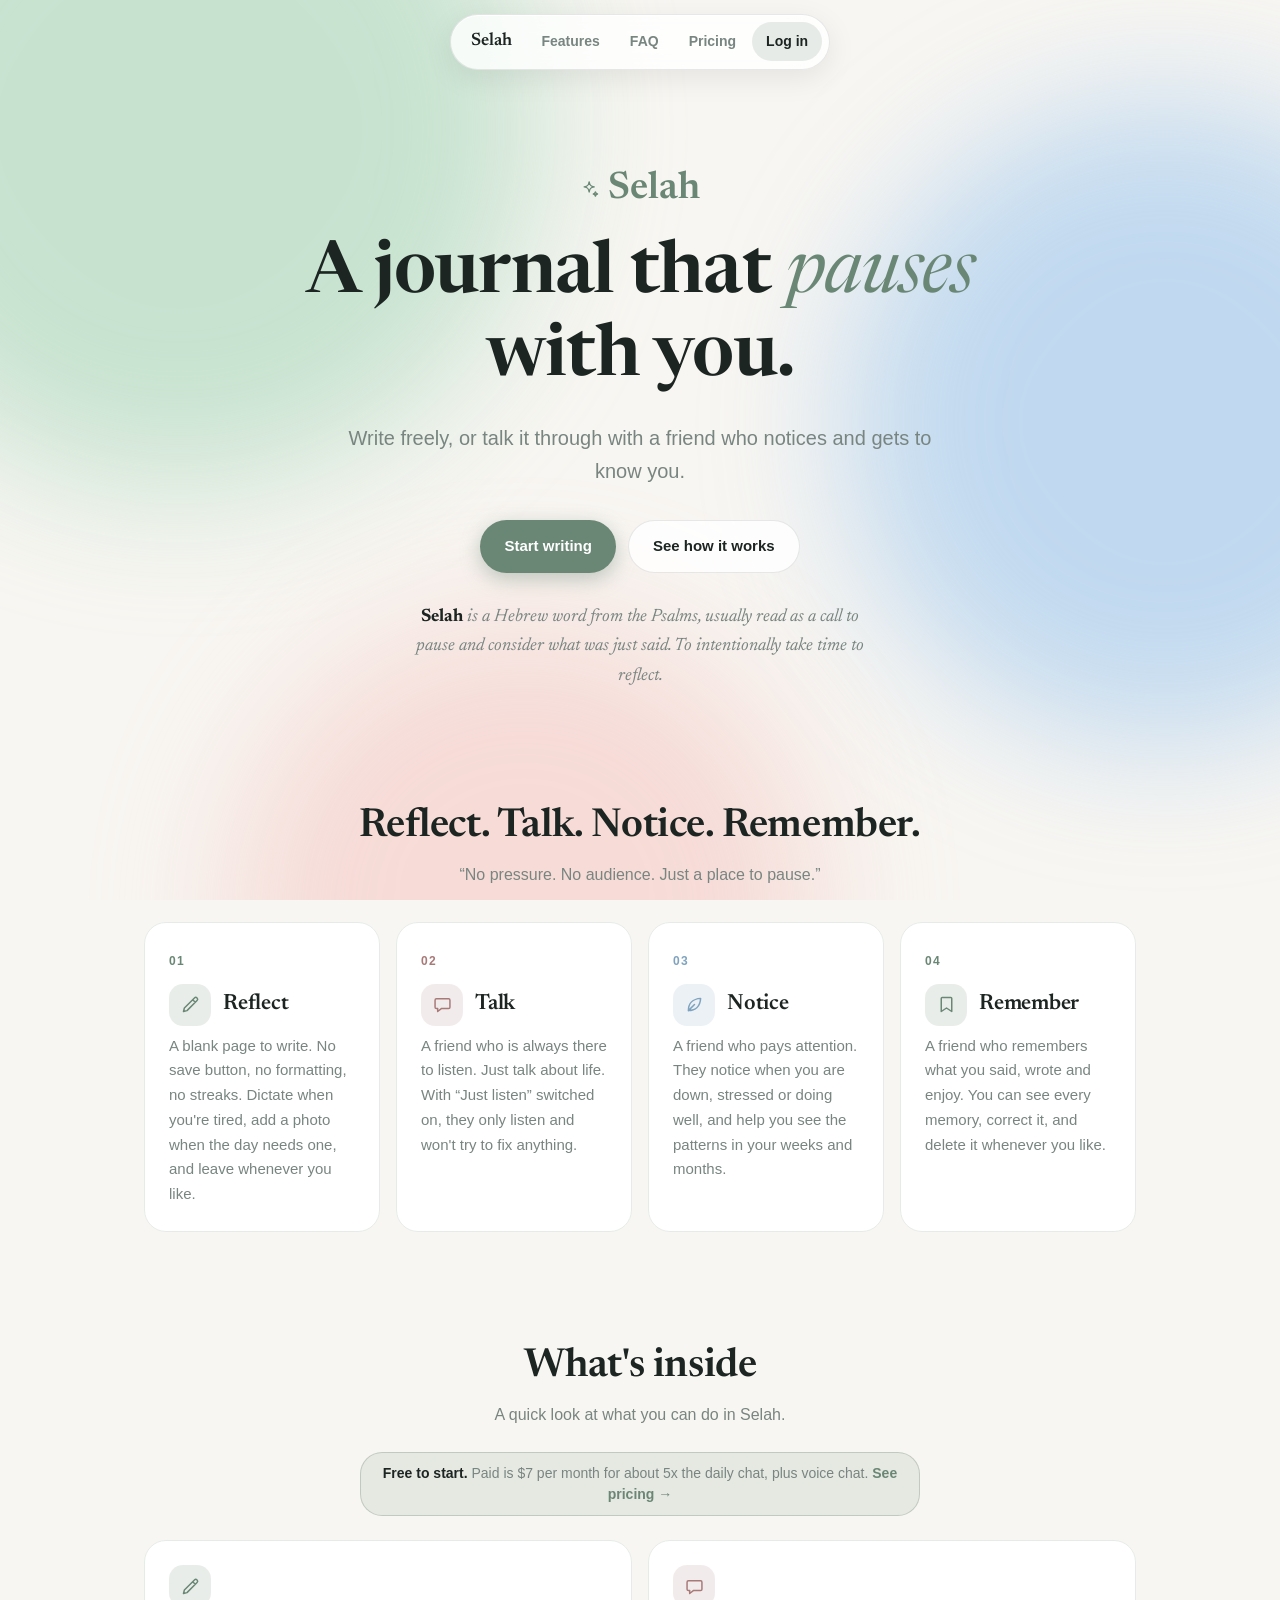
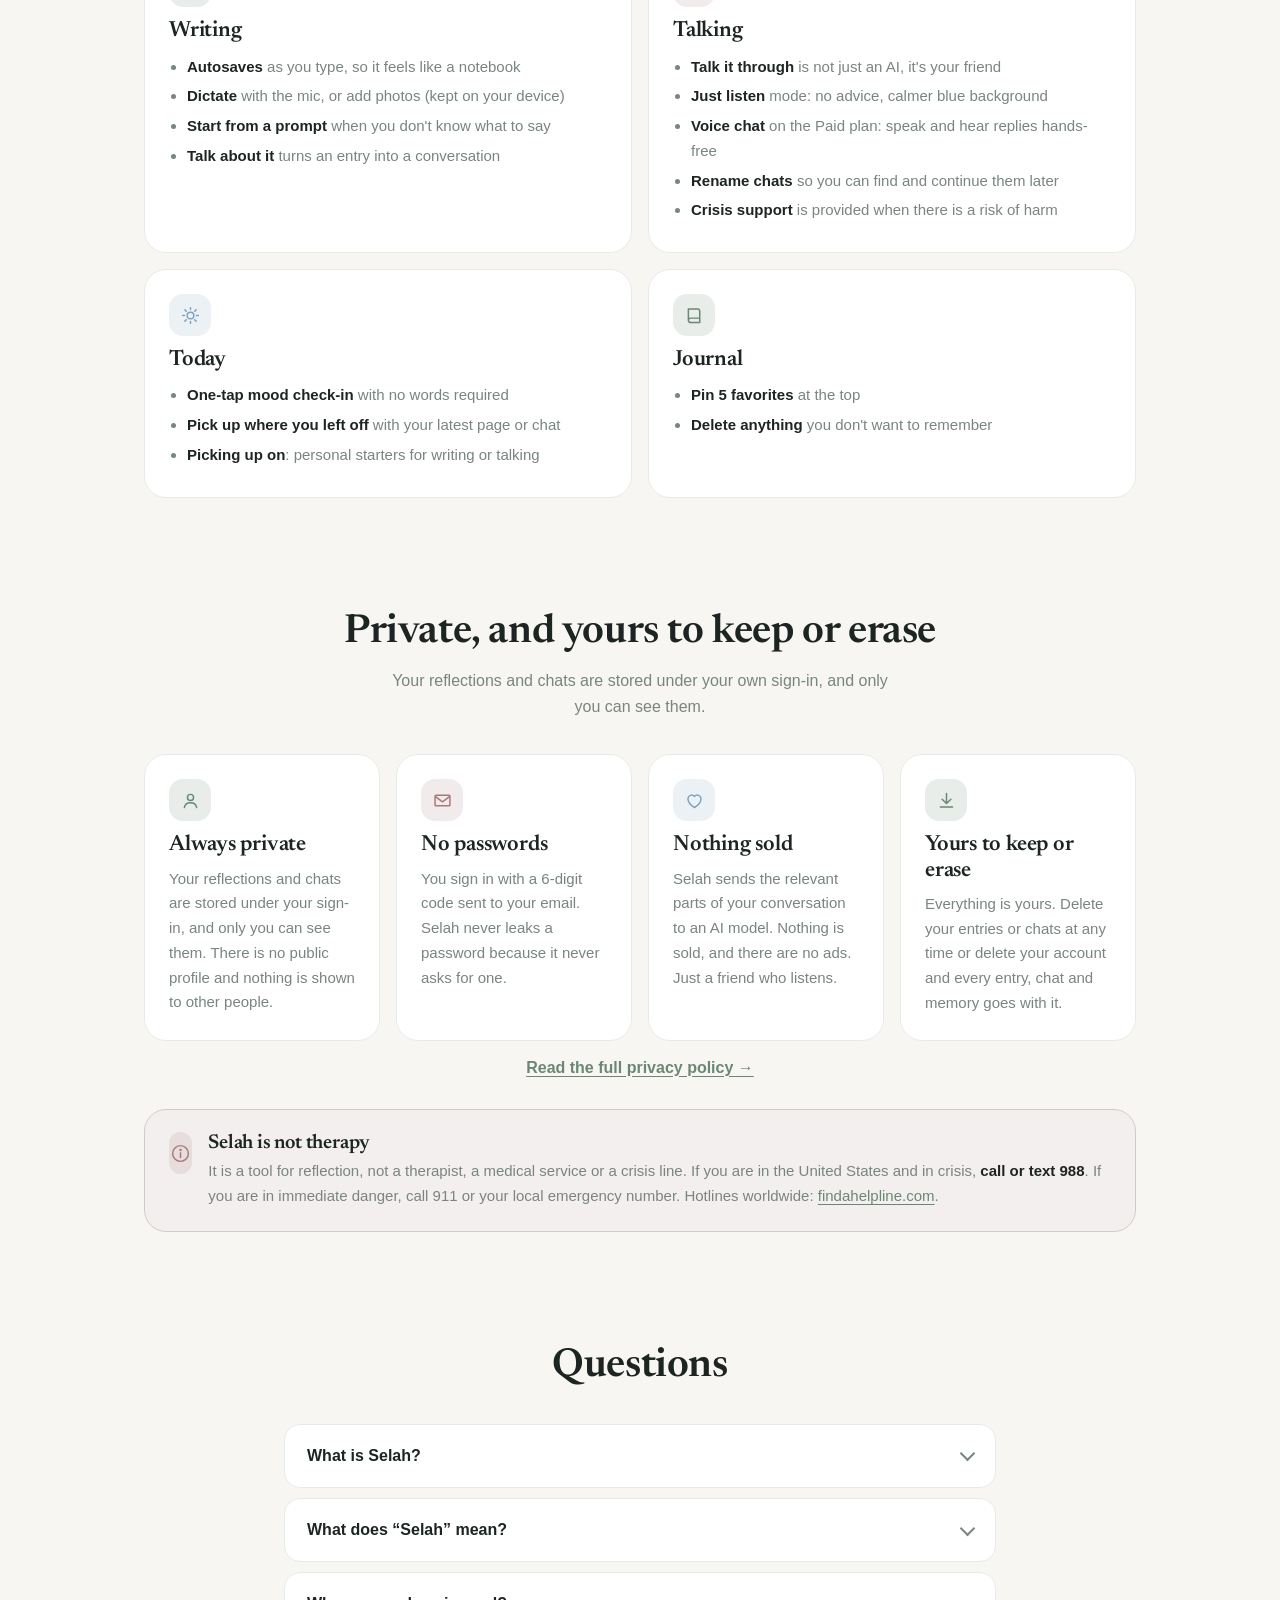
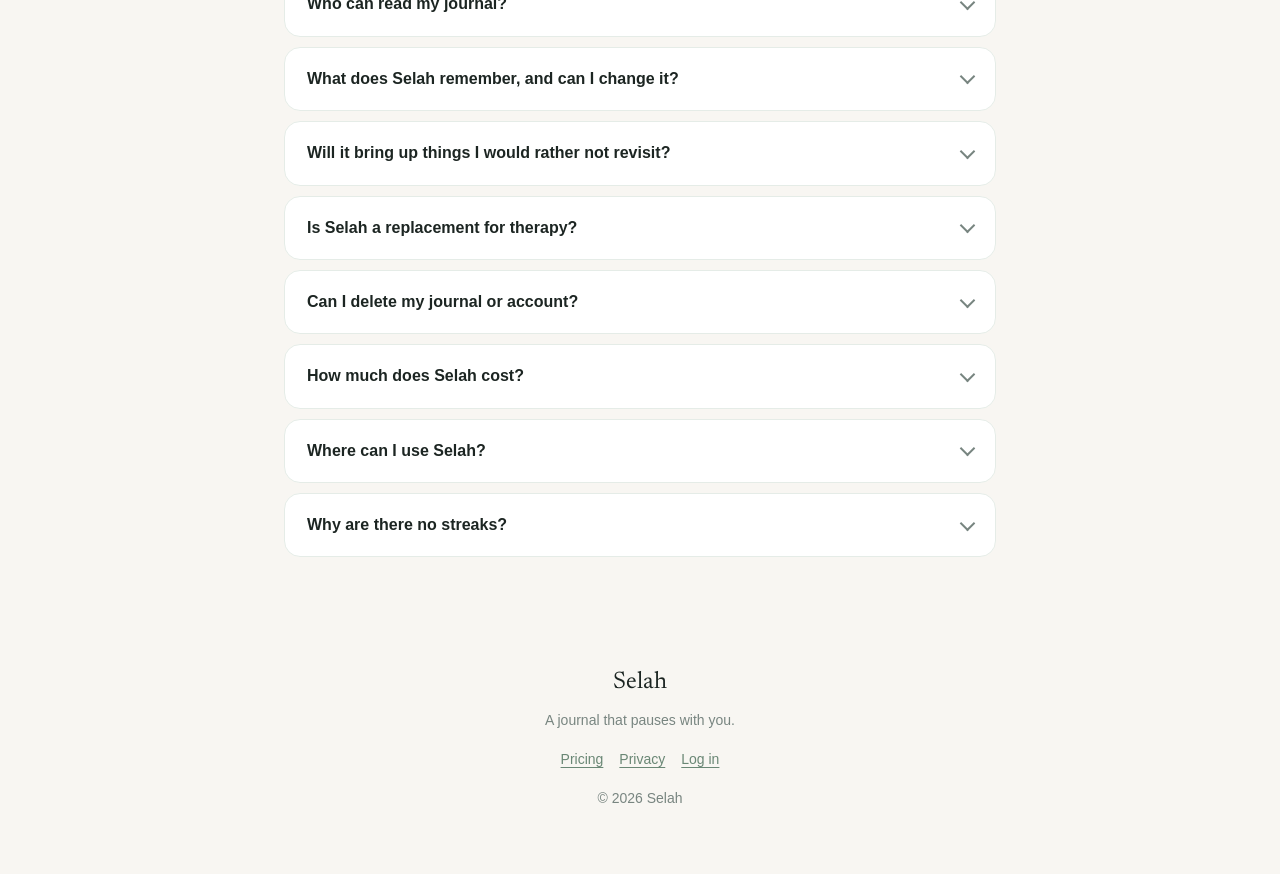
==== commit 04f3a001: "Update index.html" ====
--- a/index.html
+++ b/index.html
@@ -4,20 +4,12 @@
 <meta charset="utf-8">
 <meta name="viewport" content="width=device-width, initial-scale=1">
 <title>Selah | A journal that pauses with you</title>
-<meta name="description" content="Write freely, or talk it through with a friend who notices and gets to know you. Your pages stay yours.">
-<meta name="robots" content="index,follow,max-image-preview:large">
+<meta name="description" content="Selah is a private journal and friend that pauses with you. Write freely, or talk it through with a friend who notices and gets to know you. Your pages stay yours.">
 <meta name="theme-color" content="#F8F6F2" media="(prefers-color-scheme: light)">
 <meta name="theme-color" content="#121614" media="(prefers-color-scheme: dark)">
-<meta property="og:type" content="website"><meta property="og:site_name" content="Selah">
-<meta property="og:title" content="Selah | A journal that pauses with you"><meta property="og:description" content="Write freely, or talk it through with a friend who notices and gets to know you. Your pages stay yours.">
-<meta name="twitter:card" content="summary"><meta name="twitter:title" content="Selah | A journal that pauses with you"><meta name="twitter:description" content="Write freely, or talk it through with a friend who notices and gets to know you. Your pages stay yours.">
-<link rel="icon" href="data:image/svg+xml,%3Csvg xmlns='http://www.w3.org/2000/svg' viewBox='0 0 64 64'%3E%3Crect width='64' height='64' rx='16' fill='%23678069'/%3E%3Cpath d='M44 18C26 19 17 30 17 46c16 0 26-10 27-28zM17 46l14-14' fill='none' stroke='%23D9B45A' stroke-width='3.5' stroke-linecap='round' stroke-linejoin='round'/%3E%3C/svg%3E">
 <link rel="preconnect" href="https://fonts.googleapis.com">
 <link rel="preconnect" href="https://fonts.gstatic.com" crossorigin>
 <link href="https://fonts.googleapis.com/css2?family=Newsreader:ital,wght@0,600;1,400&display=swap" rel="stylesheet">
-<link rel="canonical" href="https://chatselah.netlify.app/">
-<meta property="og:url" content="https://chatselah.netlify.app/">
-<script type="application/ld+json">[{"@context": "https://schema.org", "@type": "WebSite", "name": "Selah", "description": "Write freely, or talk it through with a friend who notices and gets to know you. Your pages stay yours.", "inLanguage": "en"}, {"@context": "https://schema.org", "@type": "SoftwareApplication", "name": "Selah", "alternateName": "סלה", "applicationCategory": "LifestyleApplication", "operatingSystem": "Web, iOS, Android", "description": "Write freely, or talk it through with a friend who notices and gets to know you. Your pages stay yours."}, {"@context": "https://schema.org", "@type": "FAQPage", "mainEntity": [{"@type": "Question", "name": "What is Selah?", "acceptedAnswer": {"@type": "Answer", "text": "Selah is a private journaling app with an AI friend. You can write reflections, talk things through, and over time it learns how you think and speak so it can be a good friend."}}, {"@type": "Question", "name": "What does “Selah” mean?", "acceptedAnswer": {"@type": "Answer", "text": "It is a Hebrew word found in the Psalms and in Habakkuk, usually read as a call to pause and consider what was just said. To intentionally take time to reflect."}}, {"@type": "Question", "name": "Who can read my journal?", "acceptedAnswer": {"@type": "Answer", "text": "Only you. Your reflections and chats are stored under your signed-in account. The full privacy policy explains how your information is handled."}}, {"@type": "Question", "name": "What does Selah remember, and can I change it?", "acceptedAnswer": {"@type": "Answer", "text": "Selah keeps short memories about you and private notes on your personality and writing style. All of it is visible in Settings, where you can correct or delete it. Deleted memories are not learned again."}}, {"@type": "Question", "name": "Will it bring up things I would rather not revisit?", "acceptedAnswer": {"@type": "Answer", "text": "Not on its own. Prompts, “pick up where you left off” and Feed cards are filtered so heavy topics like grief, illness or crisis are not resurfaced unprompted. In a chat, you decide what to talk about."}}, {"@type": "Question", "name": "Is Selah a replacement for therapy?", "acceptedAnswer": {"@type": "Answer", "text": "No. Selah is a tool for reflection, not a therapist, a medical service or a crisis line. If you are in the United States and in crisis, call or text 988. If you are in immediate danger, call 911 or your local emergency number."}}, {"@type": "Question", "name": "Can I delete my journal or account?", "acceptedAnswer": {"@type": "Answer", "text": "Yes. In Settings you can see and delete anything Selah remembers about you, export everything you have written, or delete your account, which erases your entries, chats and all profile-related data."}}, {"@type": "Question", "name": "Where can I use Selah?", "acceptedAnswer": {"@type": "Answer", "text": "Selah works in your web browser. Soon it will be available as a mobile app for iPhone and Android, with your reflections and chats in sync across all devices."}}, {"@type": "Question", "name": "Why are there no streaks?", "acceptedAnswer": {"@type": "Answer", "text": "By design. Selah is meant to be a place to pause, not another thing to keep up with."}}]}]</script>
 <style>
 /* Tokens mirror theme.js (LIGHT / DARK) so this page looks like the app. */
 :root{
@@ -67,12 +59,14 @@
 nav.pill .in::-webkit-scrollbar{display:none}
 nav.pill a{color:var(--muted);text-decoration:none;font-size:14px;font-weight:600;padding:8px 14px;border-radius:999px;white-space:nowrap;transition:background .2s,color .2s}
 nav.pill a:hover{color:var(--text);background:color-mix(in srgb,var(--sage) 14%,transparent)}
+nav.pill a.login{background:color-mix(in srgb,var(--sage) 16%,transparent);color:var(--text)}
 nav.pill a.logo{font-family:var(--serif);font-size:18px;color:var(--text);padding:6px 14px}
 
 /* Hero */
 .hero{padding:88px 0 56px;text-align:center}
+.brand{display:inline-flex;align-items:center;gap:8px;font-family:var(--serif);font-size:clamp(30px,4vw,38px);font-weight:600;color:var(--sage)}
 .eyebrow{display:inline-flex;align-items:center;gap:8px;font-size:12px;font-weight:800;letter-spacing:.14em;text-transform:uppercase;color:var(--sage)}
-.hero h1{font-size:clamp(40px,7vw,72px);margin:18px auto 0;max-width:15ch}
+.hero h1{font-size:clamp(40px,7vw,72px);margin:14px auto 0;max-width:15ch}
 .hero h1 em{font-style:italic;font-weight:400;color:var(--sage)}
 .hero p.lead{font-size:clamp(17px,2.2vw,20px);color:var(--muted);max-width:56ch;margin:22px auto 0}
 .cta{display:flex;gap:12px;justify-content:center;flex-wrap:wrap;margin-top:32px}
@@ -85,6 +79,8 @@
 .meaning b{font-style:normal;color:var(--text)}
 
 section{padding:56px 0}
+.promo{display:block;max-width:560px;text-align:center;text-decoration:none;font-size:14px;line-height:1.5;color:var(--text);padding:10px 18px;border-radius:var(--r-lg);background:color-mix(in srgb,var(--sage) 12%,transparent);border:1px solid color-mix(in srgb,var(--sage) 30%,transparent)}
+.promo span{color:var(--muted)}.promo em{font-style:normal;font-weight:700;color:var(--sage)}
 .sec-head{text-align:center;margin-bottom:34px}
 .sec-head h2{font-size:clamp(28px,4vw,40px)}
 .sec-head p{color:var(--muted);max-width:58ch;margin:12px auto 0}
@@ -103,13 +99,9 @@
 .ico{width:42px;height:42px;border-radius:14px;display:grid;place-items:center;font-size:21px;color:var(--c);background:color-mix(in srgb,var(--c) 15%,transparent)}
 .sage{--c:var(--sage)} .rose{--c:var(--rose)} .sky{--c:var(--sky)}
 .verb .num{font-size:12px;font-weight:800;letter-spacing:.12em;color:var(--c)}
-.verb h3{margin-top:8px}
-
-/* Mood strip */
-.moods{display:flex;gap:10px;justify-content:center;flex-wrap:wrap;margin-top:6px}
-.mood{width:92px;padding:14px 0 10px;text-align:center;background:var(--surface);border:1px solid var(--border);border-radius:var(--r-md)}
-.mood svg{width:38px;height:38px;fill:none;stroke-width:1.6;stroke-linecap:round;stroke-linejoin:round;display:block;margin:0 auto}
-.mood span{display:block;font-size:11px;font-weight:700;color:var(--muted);margin-top:6px}
+.vhead{display:flex;align-items:center;gap:12px;margin:10px 0 8px}
+.vhead h3{margin:0}
+
 
 /* Steps */
 .steps{counter-reset:s;display:grid;gap:14px;grid-template-columns:repeat(auto-fit,minmax(230px,1fr))}
@@ -155,26 +147,14 @@
   .hero{padding:64px 0 36px} section{padding:40px 0} th,td{padding:12px 14px} td:first-child{width:auto}
   .g2{grid-template-columns:1fr}
 }
-
-.cta .btn{cursor:pointer}
-nav.pill a.login{background:color-mix(in srgb,var(--sage) 16%,transparent);color:var(--sage);margin-left:4px}
-.verb .ico{margin-top:12px}
-.bul{list-style:none;padding:0;margin:8px 0 0}
-.bul li{position:relative;padding-left:16px;margin:8px 0}
-.bul li::before{content:"";position:absolute;left:2px;top:.78em;width:4px;height:4px;border-radius:50%;background:var(--muted);opacity:.7}
-.sub-link{display:block;text-align:center;margin-top:16px;font-weight:700;font-size:15px}
-.center{text-align:center}
-.nf{min-height:100vh;display:grid;place-items:center;padding:24px}
-.nf .card{max-width:460px;width:100%;text-align:center;padding:38px 28px}
-.nf .ico{margin:0 auto;width:52px;height:52px;border-radius:18px;font-size:24px}
-.nf .code{font-size:12px;font-weight:800;letter-spacing:.2em;color:var(--sage);margin-top:18px}
-.nf h1{font-size:32px;margin-top:8px}
-.nf p{color:var(--muted);font-size:15px;margin-top:12px}
-.nf .def{font-family:var(--serif);font-style:italic;margin-top:18px}
-.nf .cta{margin-top:26px}
 </style>
+<script type="application/ld+json">{"@context":"https://schema.org","@type":"WebSite","name":"Selah","description":"Selah is a private journal and friend that pauses with you. Write freely, or talk it through with a friend who notices and gets to know you. Your pages stay yours.","inLanguage":"en"}</script>
+<script type="application/ld+json">{"@context":"https://schema.org","@type":"SoftwareApplication","name":"Selah","alternateName":"סלה","applicationCategory":"LifestyleApplication","operatingSystem":"Web, iOS, Android","description":"Selah is a private journal and friend that pauses with you. Write freely, or talk it through with a friend who notices and gets to know you. Your pages stay yours.","image":"/og-image.png","inLanguage":"en","offers":[{"@type":"Offer","name":"Free","price":"0","priceCurrency":"USD"},{"@type":"Offer","name":"Paid","price":"7","priceCurrency":"USD"}],"featureList":["A journal that pauses with you","A friend that gets to know you","Weekly recap and monthly insights","Voice dictation","See, correct and delete everything Selah remembers","Export or delete all of your data"]}</script>
+<script type="application/ld+json">{"@context":"https://schema.org","@type":"FAQPage","mainEntity":[{"@type":"Question","name":"What is Selah?","acceptedAnswer":{"@type":"Answer","text":"Selah is a private journaling app with an AI friend. You can write reflections, talk things through, and over time it learns how you think and speak so it can be a good friend."}},{"@type":"Question","name":"What does \"Selah\" mean?","acceptedAnswer":{"@type":"Answer","text":"It is a Hebrew word found in the Psalms and in Habakkuk, usually read as a call to pause and consider what was just said. To intentionally take time to reflect."}},{"@type":"Question","name":"Who can read my journal?","acceptedAnswer":{"@type":"Answer","text":"Only you. Your reflections and chats are stored under your signed-in account. The full privacy policy explains how your information is handled."}},{"@type":"Question","name":"What does Selah remember, and can I change it?","acceptedAnswer":{"@type":"Answer","text":"Selah keeps short memories about you and private notes on your personality and writing style. All of it is visible in Settings, where you can correct or delete it. Deleted memories are not learned again."}},{"@type":"Question","name":"Will it bring up things I would rather not revisit?","acceptedAnswer":{"@type":"Answer","text":"Not on its own. Prompts, “pick up where you left off” and Feed cards are filtered so heavy topics like grief, illness or crisis are not resurfaced unprompted. In a chat, you decide what to talk about."}},{"@type":"Question","name":"Is Selah a replacement for therapy?","acceptedAnswer":{"@type":"Answer","text":"No. Selah is a tool for reflection, not a therapist, a medical service or a crisis line. If you are in the United States and in crisis, call or text 988. If you are in immediate danger, call 911 or your local emergency number."}},{"@type":"Question","name":"Can I delete my journal or account?","acceptedAnswer":{"@type":"Answer","text":"Yes. In Settings you can see and delete anything Selah remembers about you, export everything you have written, or delete your account, which erases your entries, chats and all profile-related data."}},{"@type":"Question","name":"How much does Selah cost?","acceptedAnswer":{"@type":"Answer","text":"Selah is free to start, with a daily allowance of chat messages. Paid is $7 a month and gives you about five times the daily chat allowance, plus voice chat. You can cancel any time. The pricing page has the full comparison."}},{"@type":"Question","name":"Where can I use Selah?","acceptedAnswer":{"@type":"Answer","text":"Selah works in your web browser. Soon it will be available as a mobile app for iPhone and Android, with your reflections and chats in sync across all devices."}},{"@type":"Question","name":"Why are there no streaks?","acceptedAnswer":{"@type":"Answer","text":"By design. Selah is meant to be a place to pause, not another thing to keep up with."}}]}</script>
 </head>
 <body>
+
+<!-- Icon set (the same drawings as components/Icon.jsx, 24px grid) -->
 <svg width="0" height="0" style="position:absolute" aria-hidden="true">
   <symbol id="pencil" viewBox="0 0 24 24"><path d="M4 20l1-4L16.5 4.5a2 2 0 0 1 3 3L8 19l-4 1zM14.5 6.5l3 3"/></symbol>
   <symbol id="chat" viewBox="0 0 24 24"><path d="M5 5.5h14a1.5 1.5 0 0 1 1.5 1.5v8a1.5 1.5 0 0 1-1.5 1.5h-8L6.5 20v-3.5H5A1.5 1.5 0 0 1 3.5 15V7A1.5 1.5 0 0 1 5 5.5z"/></symbol>
@@ -194,93 +174,135 @@
   <symbol id="search" viewBox="0 0 24 24"><circle cx="11" cy="11" r="6.5"/><path d="M16 16l4.5 4.5"/></symbol>
   <symbol id="mail" viewBox="0 0 24 24"><path d="M4.5 6h15a1 1 0 0 1 1 1v10a1 1 0 0 1-1 1h-15a1 1 0 0 1-1-1V7a1 1 0 0 1 1-1zM4 7.5l8 6 8-6"/></symbol>
 </svg>
+
 <div class="bg" aria-hidden="true"><i class="a"></i><i class="b"></i><i class="c"></i></div>
-<a class="skip" href="#how" style="position:absolute;left:-999px">Skip to content</a>
-<nav class="pill" aria-label="Page sections"><div class="in">
-  <a class="logo" href="#top">Selah</a><a href="#how">How it works</a><a href="#features">Features</a><a href="#privacy">Privacy</a><a href="#faq">FAQ</a><a class="login" href="https://chatselah.netlify.app/auth/email">Log in</a>
-</div></nav>
+
+<nav class="pill" aria-label="Page sections">
+  <div class="in">
+    <a class="logo" href="#top">Selah</a>
+    <a href="#features">Features</a>
+    <a href="#faq">FAQ</a>
+    <a href="https://chatselah.netlify.app/pricing">Pricing</a>
+    <a class="login" href="https://chatselah.netlify.app/auth/email">Log in</a>
+  </div>
+</nav>
 
 <header class="wrap hero" id="top">
-  <span class="eyebrow"><svg class="i" style="font-size:16px"><use href="#sparkle"/></svg> A private AI journal</span>
+  <span class="brand"><svg class="i" style="font-size:20px"><use href="#sparkle"/></svg> Selah</span>
   <h1>A journal that <em>pauses</em> with you.</h1>
   <p class="lead">Write freely, or talk it through with a friend who notices and gets to know you.</p>
-  <div class="cta"><a class="btn primary" href="https://chatselah.netlify.app/auth/email"><svg class="i"><use href="#pencil"/></svg> Start writing</a><a class="btn ghost" href="#how">See how it works</a></div>
+  <div class="cta">
+    <a class="btn primary" href="https://chatselah.netlify.app/auth/email">Start writing</a>
+    <a class="btn ghost" href="#how">See how it works</a>
+  </div>
   <p class="meaning"><b>Selah</b> is a Hebrew word from the Psalms, usually read as a call to pause and consider what was just said. To intentionally take time to reflect.</p>
 </header>
 
 <main>
-<section id="how"><div class="wrap">
-  <div class="sec-head"><h2>Reflect. Talk. Notice. Remember.</h2><p>“No pressure. No audience. Just a place to pause.”</p></div>
-  <div class="grid g4">
-    <div class="card verb sage"><span class="num">01</span><div class="ico"><svg class="i"><use href="#pencil"/></svg></div><h3>Reflect</h3><p>A blank page to write. No save button, no formatting, no streaks. Dictate when you&#x27;re tired, add a photo when the day needs one, and leave whenever you like.</p></div>
-    <div class="card verb rose"><span class="num">02</span><div class="ico"><svg class="i"><use href="#chat"/></svg></div><h3>Talk</h3><p>A friend who is always there to listen. Just talk about life. With “Just listen” switched on, they only listen and won&#x27;t try to fix anything.</p></div>
-    <div class="card verb sky"><span class="num">03</span><div class="ico"><svg class="i"><use href="#leaf"/></svg></div><h3>Notice</h3><p>A friend who pays attention. They notice when you are down, stressed or doing well, and help you see the patterns in your weeks and months.</p></div>
-    <div class="card verb sage"><span class="num">04</span><div class="ico"><svg class="i"><use href="#bookmark"/></svg></div><h3>Remember</h3><p>A friend who remembers what you said, wrote and enjoy. You can see every memory, correct it, and delete it whenever you like.</p></div>
-  </div>
-</div></section>
-
-<section id="features"><div class="wrap">
-  <div class="sec-head"><h2>What's inside</h2><p>A quick look at what you can do in Selah.</p></div>
-  <div class="grid g2">
-    <div class="card sage"><div class="ico"><svg class="i"><use href="#pencil"/></svg></div><h3>Writing</h3><ul class="bul"><li><b>Autosaves</b> as you type, so it feels like a notebook</li><li><b>Dictate</b> with the mic, or add photos (kept on your device)</li><li><b>Start from a prompt</b> when you don&#x27;t know what to say</li><li><b>Talk about it</b> turns an entry into a conversation</li></ul></div>
-    <div class="card rose"><div class="ico"><svg class="i"><use href="#chat"/></svg></div><h3>Talking</h3><ul class="bul"><li><b>Talk it through</b> is not just an AI, it&#x27;s your friend</li><li><b>Just listen</b> mode: no advice, calmer blue background</li><li><b>Voice chat</b>: speak and hear replies hands-free</li><li><b>Rename chats</b> so you can find and continue them later</li><li><b>Crisis support</b> is provided when there is a risk of harm</li></ul></div>
-    <div class="card sky"><div class="ico"><svg class="i"><use href="#sun"/></svg></div><h3>Today</h3><ul class="bul"><li><b>Mood check-in</b> with one tap</li><li><b>Pick up where you left off</b> with your latest page or chat</li><li><b>Picking up on</b>: personal starters for writing or talking</li></ul></div>
-    <div class="card sage"><div class="ico"><svg class="i"><use href="#book"/></svg></div><h3>Journal</h3><ul class="bul"><li><b>Pin 5 favorites</b> at the top</li><li><b>Delete anything</b> you don&#x27;t want to remember</li></ul></div>
-  </div>
-  <div style="height:34px"></div>
-  <div class="sec-head" style="margin-bottom:18px"><h3 style="font-size:24px">One-tap mood check-ins</h3><p>A quick check-in with no words required</p></div>
-  <div class="moods" role="img" aria-label="Five mood faces from Rough to Great">
-    <div class="mood" style="color:#C4534E"><svg viewBox="0 0 24 24" stroke="currentColor"><circle cx="12" cy="12" r="9"/><path d="M8 10.1l2.5-1M16 10.1l-2.5-1"/><circle cx="9.4" cy="12" r=".9" fill="currentColor" stroke="none"/><circle cx="14.6" cy="12" r=".9" fill="currentColor" stroke="none"/><path d="M8.4 16.8c1-1.5 2.3-2.2 3.6-2.2s2.6.7 3.6 2.2"/></svg><span>Rough</span></div>
-    <div class="mood" style="color:var(--rose)"><svg viewBox="0 0 24 24" stroke="currentColor"><circle cx="12" cy="12" r="9"/><circle cx="9.4" cy="10.4" r=".95" fill="currentColor" stroke="none"/><circle cx="14.6" cy="10.4" r=".95" fill="currentColor" stroke="none"/><path d="M9 15.9c.9-.6 1.9-.9 3-.9s2.1.3 3 .9"/></svg><span>Low</span></div>
-    <div class="mood" style="color:var(--muted)"><svg viewBox="0 0 24 24" stroke="currentColor"><circle cx="12" cy="12" r="9"/><circle cx="9.4" cy="10.4" r=".95" fill="currentColor" stroke="none"/><circle cx="14.6" cy="10.4" r=".95" fill="currentColor" stroke="none"/><path d="M9 15.4h6"/></svg><span>Okay</span></div>
-    <div class="mood" style="color:var(--sage)"><svg viewBox="0 0 24 24" stroke="currentColor"><circle cx="12" cy="12" r="9"/><circle cx="9.4" cy="10.4" r=".95" fill="currentColor" stroke="none"/><circle cx="14.6" cy="10.4" r=".95" fill="currentColor" stroke="none"/><path d="M8.6 14.2c1 1.3 2.2 1.9 3.4 1.9s2.4-.6 3.4-1.9"/></svg><span>Good</span></div>
-    <div class="mood" style="color:#D9B45A"><svg viewBox="0 0 24 24" stroke="currentColor"><circle cx="12" cy="12" r="9"/><path d="M8.3 10.4c.4-.8 1.8-.8 2.2 0M13.5 10.4c.4-.8 1.8-.8 2.2 0"/><path d="M7.9 13.6h8.2c-.6 2.5-2.1 3.8-4.1 3.8s-3.5-1.3-4.1-3.8z"/></svg><span>Great</span></div>
-  </div>
-</div></section>
-
-<section id="privacy"><div class="wrap">
-  <div class="sec-head"><h2>Private, and yours to keep or erase</h2><p>Your reflections and chats are stored under your own sign-in, and only you can see them.</p></div>
-  <div class="grid g4">
-    <div class="card sage"><div class="ico"><svg class="i"><use href="#user"/></svg></div><h3>Always private</h3><p>Your reflections and chats are stored under your sign-in, and only you can see them. There is no public profile and nothing is shown to other people.</p></div>
-    <div class="card rose"><div class="ico"><svg class="i"><use href="#mail"/></svg></div><h3>No passwords</h3><p>You sign in with a link sent to your email. Selah never leaks a password because it never asks for one.</p></div>
-    <div class="card sky"><div class="ico"><svg class="i"><use href="#heart"/></svg></div><h3>Nothing sold</h3><p>Selah sends the relevant parts of your conversation to an AI model. Nothing is sold, and there are no ads. Just a friend who listens.</p></div>
-    <div class="card sage"><div class="ico"><svg class="i"><use href="#download"/></svg></div><h3>Yours to keep or erase</h3><p>Everything is yours. Delete your entries or chats at any time or delete your account and every entry, chat and memory goes with it.</p></div>
-  </div>
-  <a class="sub-link" href="https://chatselah.netlify.app/privacy">Read the full privacy policy →</a>
-  <div style="height:22px"></div>
-  <div class="notice">
-    <div class="ico"><svg class="i"><use href="#info"/></svg></div>
-    <div><h3>Selah is not therapy</h3>
-    <p>It is a tool for reflection, not a therapist, a medical service or a crisis line. If you are in the United States and in crisis, <b>call or text 988</b>. If you are in immediate danger, call 911 or your local emergency number. Hotlines worldwide: <a href="https://findahelpline.com" rel="noopener">findahelpline.com</a>.</p></div>
-  </div>
-</div></section>
-
-<section id="faq"><div class="wrap" style="max-width:760px">
-  <div class="sec-head"><h2>Questions</h2></div>
-  <details><summary>What is Selah?</summary><div class="body">Selah is a private journaling app with an AI friend. You can write reflections, talk things through, and over time it learns how you think and speak so it can be a good friend.</div></details>
-  <details><summary>What does “Selah” mean?</summary><div class="body">It is a Hebrew word found in the Psalms and in Habakkuk, usually read as a call to pause and consider what was just said. To intentionally take time to reflect.</div></details>
-  <details><summary>Who can read my journal?</summary><div class="body">Only you. Your reflections and chats are stored under your signed-in account. The full privacy policy explains how your information is handled.</div></details>
-  <details><summary>What does Selah remember, and can I change it?</summary><div class="body">Selah keeps short memories about you and private notes on your personality and writing style. All of it is visible in Settings, where you can correct or delete it. Deleted memories are not learned again.</div></details>
-  <details><summary>Will it bring up things I would rather not revisit?</summary><div class="body">Not on its own. Prompts, “pick up where you left off” and Feed cards are filtered so heavy topics like grief, illness or crisis are not resurfaced unprompted. In a chat, you decide what to talk about.</div></details>
-  <details><summary>Is Selah a replacement for therapy?</summary><div class="body">No. Selah is a tool for reflection, not a therapist, a medical service or a crisis line. If you are in the United States and in crisis, call or text 988. If you are in immediate danger, call 911 or your local emergency number.</div></details>
-  <details><summary>Can I delete my journal or account?</summary><div class="body">Yes. In Settings you can see and delete anything Selah remembers about you, export everything you have written, or delete your account, which erases your entries, chats and all profile-related data.</div></details>
-  <details><summary>Where can I use Selah?</summary><div class="body">Selah works in your web browser. Soon it will be available as a mobile app for iPhone and Android, with your reflections and chats in sync across all devices.</div></details>
-  <details><summary>Why are there no streaks?</summary><div class="body">By design. Selah is meant to be a place to pause, not another thing to keep up with.</div></details>
-</div></section>
-
-<section style="padding-top:8px"><div class="wrap center">
-  <h2 style="font-size:clamp(28px,4vw,40px)">Take a minute.</h2>
-  <p style="color:var(--muted);margin:12px 0 24px">Nothing needs fixing today. Just start writing.</p>
-  <div class="cta" style="margin-top:0"><a class="btn primary" href="https://chatselah.netlify.app/auth/email"><svg class="i"><use href="#pencil"/></svg> Start writing</a></div>
-</div></section>
+<!-- HOW IT WORKS -->
+<section id="how">
+  <div class="wrap">
+    <div class="sec-head">
+      <h2>Reflect. Talk. Notice. Remember.</h2>
+      <p>“No pressure. No audience. Just a place to pause.”</p>
+    </div>
+    <div class="grid g4" role="list">
+      <div class="card verb sage" role="listitem"><span class="num">01</span><div class="vhead"><div class="ico "><svg class="i"><use href="#pencil"/></svg></div><h3>Reflect</h3></div><p>A blank page to write. No save button, no formatting, no streaks. Dictate when you're tired, add a photo when the day needs one, and leave whenever you like.</p></div>
+      <div class="card verb rose" role="listitem"><span class="num">02</span><div class="vhead"><div class="ico "><svg class="i"><use href="#chat"/></svg></div><h3>Talk</h3></div><p>A friend who is always there to listen. Just talk about life. With “Just listen” switched on, they only listen and won't try to fix anything.</p></div>
+      <div class="card verb sky" role="listitem"><span class="num">03</span><div class="vhead"><div class="ico "><svg class="i"><use href="#leaf"/></svg></div><h3>Notice</h3></div><p>A friend who pays attention. They notice when you are down, stressed or doing well, and help you see the patterns in your weeks and months.</p></div>
+      <div class="card verb sage" role="listitem"><span class="num">04</span><div class="vhead"><div class="ico "><svg class="i"><use href="#bookmark"/></svg></div><h3>Remember</h3></div><p>A friend who remembers what you said, wrote and enjoy. You can see every memory, correct it, and delete it whenever you like.</p></div>
+    </div>
+  </div>
+</section>
+
+<!-- FEATURES -->
+<section id="features">
+  <div class="wrap">
+    <div class="sec-head">
+      <h2>What's inside</h2>
+      <p>A quick look at what you can do in Selah.</p>
+    </div>
+    <div style="display:flex;justify-content:center;margin:-10px 0 24px"><a class="promo" href="https://chatselah.netlify.app/pricing"><b>Free to start.</b> <span>Paid is $7 per month for about 5x the daily chat, plus voice chat.</span> <em>See pricing →</em></a></div>
+    <div class="grid g2">
+      <div class="card sage"><div class="ico "><svg class="i"><use href="#pencil"/></svg></div><h3>Writing</h3>
+        <ul>
+          <li><b>Autosaves</b> as you type, so it feels like a notebook</li>
+          <li><b>Dictate</b> with the mic, or add photos (kept on your device)</li>
+          <li><b>Start from a prompt</b> when you don't know what to say</li>
+          <li><b>Talk about it</b> turns an entry into a conversation</li>
+        </ul></div>
+      <div class="card rose"><div class="ico "><svg class="i"><use href="#chat"/></svg></div><h3>Talking</h3>
+        <ul>
+          <li><b>Talk it through</b> is not just an AI, it's your friend</li>
+          <li><b>Just listen</b> mode: no advice, calmer blue background</li>
+          <li><b>Voice chat</b> on the Paid plan: speak and hear replies hands-free</li>
+          <li><b>Rename chats</b> so you can find and continue them later</li>
+          <li><b>Crisis support</b> is provided when there is a risk of harm</li>
+        </ul></div>
+      <div class="card sky"><div class="ico "><svg class="i"><use href="#sun"/></svg></div><h3>Today</h3>
+        <ul>
+          <li><b>One-tap mood check-in</b> with no words required</li>
+          <li><b>Pick up where you left off</b> with your latest page or chat</li>
+          <li><b>Picking up on</b>: personal starters for writing or talking</li>
+        </ul></div>
+      <div class="card sage"><div class="ico "><svg class="i"><use href="#book"/></svg></div><h3>Journal</h3>
+        <ul>
+          <li><b>Pin 5 favorites</b> at the top</li>
+          <li><b>Delete anything</b> you don't want to remember</li>
+        </ul></div>
+    </div>
+  </div>
+</section>
+
+<!-- PRIVACY -->
+<section id="privacy">
+  <div class="wrap">
+    <div class="sec-head">
+      <h2>Private, and yours to keep or erase</h2>
+      <p>Your reflections and chats are stored under your own sign-in, and only you can see them.</p>
+    </div>
+    <div class="grid g4">
+      <div class="card sage"><div class="ico "><svg class="i"><use href="#user"/></svg></div><h3>Always private</h3><p>Your reflections and chats are stored under your sign-in, and only you can see them. There is no public profile and nothing is shown to other people.</p></div>
+      <div class="card rose"><div class="ico "><svg class="i"><use href="#mail"/></svg></div><h3>No passwords</h3><p>You sign in with a 6-digit code sent to your email. Selah never leaks a password because it never asks for one.</p></div>
+      <div class="card sky"><div class="ico "><svg class="i"><use href="#heart"/></svg></div><h3>Nothing sold</h3><p>Selah sends the relevant parts of your conversation to an AI model. Nothing is sold, and there are no ads. Just a friend who listens.</p></div>
+      <div class="card sage"><div class="ico "><svg class="i"><use href="#download"/></svg></div><h3>Yours to keep or erase</h3><p>Everything is yours. Delete your entries or chats at any time or delete your account and every entry, chat and memory goes with it.</p></div>
+    </div>
+    <p style="text-align:center;margin-top:14px"><a href="https://chatselah.netlify.app/privacy" style="font-weight:700">Read the full privacy policy →</a></p>
+    <div class="notice" style="margin-top:28px">
+      <div class="ico "><svg class="i"><use href="#info"/></svg></div>
+      <div>
+        <h3>Selah is not therapy</h3>
+        <p>It is a tool for reflection, not a therapist, a medical service or a crisis line. If you are in the United States and in crisis, <b>call or text 988</b>. If you are in immediate danger, call 911 or your local emergency number. Hotlines worldwide: <a href="https://findahelpline.com" target="_blank" rel="noopener noreferrer">findahelpline.com</a>.</p>
+      </div>
+    </div>
+  </div>
+</section>
+
+<!-- FAQ -->
+<section id="faq">
+  <div class="wrap" style="max-width:760px">
+    <div class="sec-head"><h2>Questions</h2></div>
+    <details><summary>What is Selah?</summary><div class="body">Selah is a private journaling app with an AI friend. You can write reflections, talk things through, and over time it learns how you think and speak so it can be a good friend.</div></details>
+    <details><summary>What does “Selah” mean?</summary><div class="body">It is a Hebrew word found in the Psalms and in Habakkuk, usually read as a call to pause and consider what was just said. To intentionally take time to reflect.</div></details>
+    <details><summary>Who can read my journal?</summary><div class="body">Only you. Your reflections and chats are stored under your signed-in account. The full privacy policy explains how your information is handled.</div></details>
+    <details><summary>What does Selah remember, and can I change it?</summary><div class="body">Selah keeps short memories about you and private notes on your personality and writing style. All of it is visible in Settings, where you can correct or delete it. Deleted memories are not learned again.</div></details>
+    <details><summary>Will it bring up things I would rather not revisit?</summary><div class="body">Not on its own. Prompts, “pick up where you left off” and Feed cards are filtered so heavy topics like grief, illness or crisis are not resurfaced unprompted. In a chat, you decide what to talk about.</div></details>
+    <details><summary>Is Selah a replacement for therapy?</summary><div class="body">No. Selah is a tool for reflection, not a therapist, a medical service or a crisis line. If you are in the United States and in crisis, call or text 988. If you are in immediate danger, call 911 or your local emergency number.</div></details>
+    <details><summary>Can I delete my journal or account?</summary><div class="body">Yes. In Settings you can see and delete anything Selah remembers about you, export everything you have written, or delete your account, which erases your entries, chats and all profile-related data.</div></details>
+    <details><summary>How much does Selah cost?</summary><div class="body">Selah is free to start, with a daily allowance of chat messages. Paid is $7 a month and gives you about five times the daily chat allowance, plus voice chat. You can cancel any time. The pricing page has the full comparison.</div></details>
+    <details><summary>Where can I use Selah?</summary><div class="body">Selah works in your web browser. Soon it will be available as a mobile app for iPhone and Android, with your reflections and chats in sync across all devices.</div></details>
+    <details><summary>Why are there no streaks?</summary><div class="body">By design. Selah is meant to be a place to pause, not another thing to keep up with.</div></details>
+  </div>
+</section>
 </main>
 
-<footer><div class="wrap">
-  <div class="logo">Selah</div>
-  <p style="margin-top:6px">The private AI journal that pauses with you.</p>
-  <p style="margin-top:16px"><a href="https://chatselah.netlify.app/privacy">Privacy</a><a href="https://chatselah.netlify.app/auth/email">Log in</a><a href="#top">Back to top</a></p>
-  <p style="margin-top:16px">© <span id="yr">2026</span> Selah</p>
-</div></footer>
-<script>document.getElementById('yr').textContent=new Date().getFullYear()</script>
+<footer>
+  <div class="wrap">
+    <div class="logo">Selah</div>
+    <p style="margin-top:6px">A journal that pauses with you.</p>
+    <p style="margin-top:16px"><a href="https://chatselah.netlify.app/pricing">Pricing</a><a href="https://chatselah.netlify.app/privacy">Privacy</a><a href="https://chatselah.netlify.app/auth/email">Log in</a></p>
+    <p style="margin-top:16px">© 2026 Selah</p>
+  </div>
+</footer>
 </body>
 </html>
